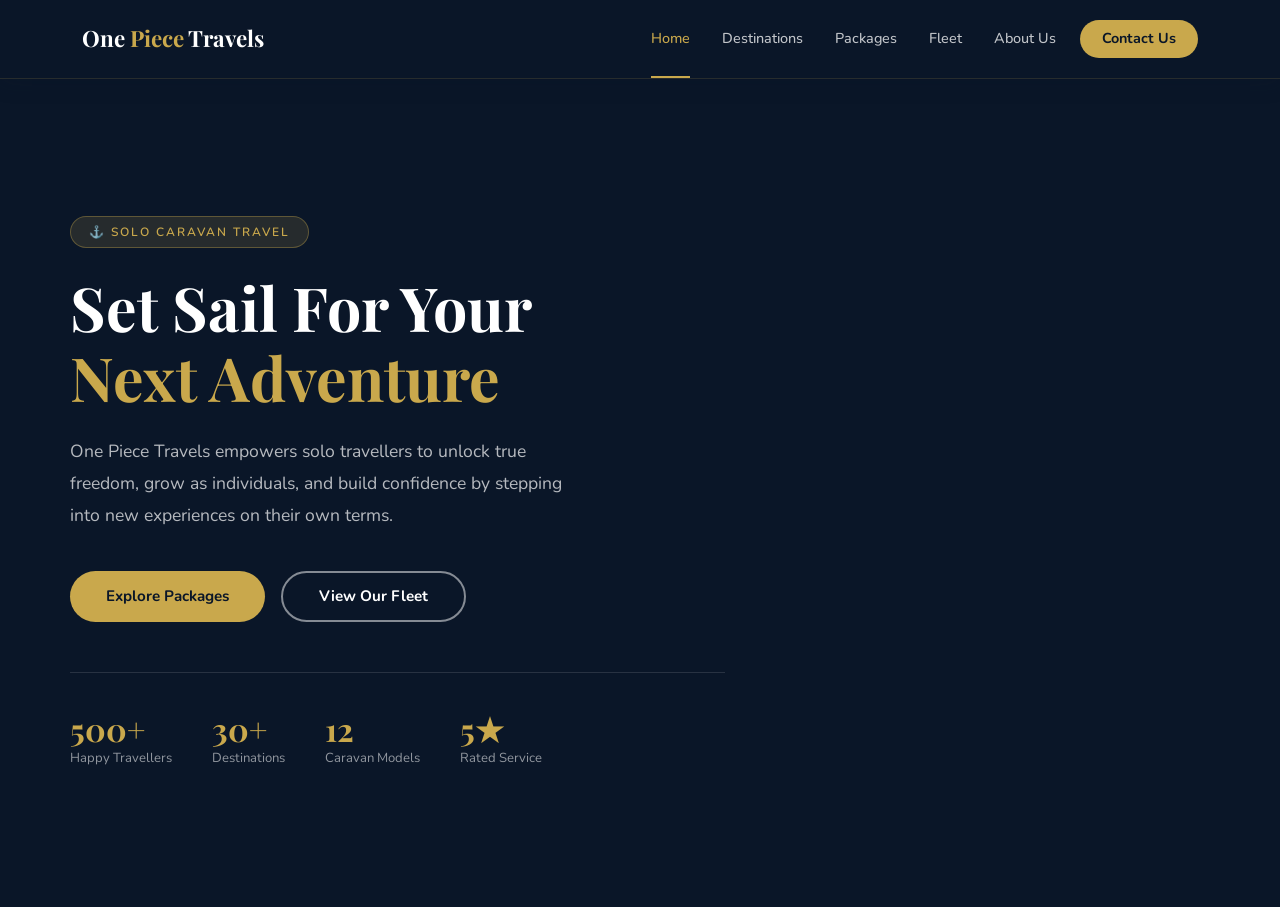
==== index.html @ b8afb1a8 "Added hero section to index.html with styles" ====
<!doctype html>
<html lang="en">
  <head>
    <meta charset="UTF-8" />
    <meta name="viewport" content="width=device-width, initial-scale=1.0" />
    <title>One Piece Travels — Home</title>

    <!-- Bootstrap 5 -->
    <link
      href="https://cdn.jsdelivr.net/npm/bootstrap@5.3.3/dist/css/bootstrap.min.css"
      rel="stylesheet"
    />

    <!-- Bootstrap Icons -->
    <link
      href="https://cdn.jsdelivr.net/npm/bootstrap-icons@1.11.3/font/bootstrap-icons.css"
      rel="stylesheet"
    />

    <!-- Custom CSS -->
    <link rel="stylesheet" href="css/style.css" />
  </head>
  <body>
    <!-- ===== NAVBAR ===== -->
    <nav class="navbar navbar-expand-lg" id="mainNavbar">
      <div class="container">
        <!-- Logo / Brand -->
        <a class="navbar-brand" href="index.html">
          One <span>Piece</span> Travels
        </a>

        <!-- Mobile Toggle Button -->
        <button
          class="navbar-toggler"
          type="button"
          data-bs-toggle="collapse"
          data-bs-target="#navMenu"
          aria-controls="navMenu"
          aria-expanded="false"
          aria-label="Toggle navigation"
        >
          <span class="navbar-toggler-icon"></span>
        </button>

        <!-- Navbar Links -->
        <div class="collapse navbar-collapse" id="navMenu">
          <ul class="navbar-nav ms-auto align-items-lg-center">
            <li class="nav-item">
              <a class="nav-link active" href="index.html">Home</a>
            </li>
            <li class="nav-item">
              <a class="nav-link" href="Pages/destinations.html"
                >Destinations</a
              >
            </li>
            <li class="nav-item">
              <a class="nav-link" href="Pages/packages.html">Packages</a>
            </li>
            <li class="nav-item">
              <a class="nav-link" href="Pages/fleet.html">Fleet</a>
            </li>
            <li class="nav-item">
              <a class="nav-link" href="Pages/about.html">About Us</a>
            </li>
            <li class="nav-item">
              <a class="nav-link btn-contact" href="Pages/contact.html"
                >Contact Us</a
              >
            </li>
          </ul>
        </div>
      </div>
    </nav>

    <!-- ===== HERO SECTION ===== -->
    <section id="hero">
      <!-- Background Overlay -->
      <div class="hero-bg"></div>

      <div class="container">
        <div class="row align-items-center">
          <div class="col-lg-7">
            <!-- Small Label above Title -->
            <span class="hero-label">⚓ Solo Caravan Travel</span>

            <!-- Main Heading -->
            <h1 class="hero-title">
              Set Sail For Your <br />
              <span class="hero-accent">Next Adventure</span>
            </h1>

            <!-- Subtitle -->
            <p class="hero-subtitle">
              One Piece Travels empowers solo travellers to unlock true freedom,
              grow as individuals, and build confidence by stepping into new
              experiences on their own terms.
            </p>

            <!-- CTA Buttons -->
            <div class="hero-btns">
              <a href="Pages/packages.html" class="btn-gold"
                >Explore Packages</a
              >
              <a href="Pages/fleet.html" class="btn-outline-wh"
                >View Our Fleet</a
              >
            </div>

            <!-- Stats Row -->
            <div class="hero-stats">
              <div class="stat-item">
                <span class="stat-num">500+</span>
                <span class="stat-label">Happy Travellers</span>
              </div>
              <div class="stat-item">
                <span class="stat-num">30+</span>
                <span class="stat-label">Destinations</span>
              </div>
              <div class="stat-item">
                <span class="stat-num">12</span>
                <span class="stat-label">Caravan Models</span>
              </div>
              <div class="stat-item">
                <span class="stat-num">5★</span>
                <span class="stat-label">Rated Service</span>
              </div>
            </div>
          </div>
        </div>
      </div>
    </section>

    <!-- Bootstrap JS -->
    <script src="https://cdn.jsdelivr.net/npm/bootstrap@5.3.3/dist/js/bootstrap.bundle.min.js"></script>

    <!-- Custom JS -->
    <script src="js/script.js"></script>
  </body>
</html>
---- css/style.css ----
/* ===== GOOGLE FONTS ===== */
@import url("https://fonts.googleapis.com/css2?family=Playfair+Display:wght@400;600;700&family=Nunito:wght@300;400;500;600;700&display=swap");

/* ===== CSS VARIABLES ===== */
:root {
  --navy: #0a1628;
  --gold: #c9a84c;
  --gold-light: #e8c97a;
  --ocean: #1a3a5c;
  --cloud: #f4f7fb;
  --white: #ffffff;
  --slate: #6b7a99;
  --border: #e0e8f0;

  --font-heading: "Playfair Display", serif;
  --font-body: "Nunito", sans-serif;
}

/* ===== RESET ===== */
* {
  margin: 0;
  padding: 0;
  box-sizing: border-box;
}

body {
  font-family: var(--font-body);
  color: var(--navy);
  overflow-x: hidden;
}

a {
  text-decoration: none;
  color: inherit;
}

/* ===== NAVBAR ===== */
#mainNavbar {
  background-color: var(--navy);
  padding: 0;
  position: sticky;
  top: 0;
  z-index: 1000;
  border-bottom: 1px solid rgba(201, 168, 76, 0.15);
  box-shadow: 0 2px 20px rgba(10, 22, 40, 0.25);
}

/* Brand / Logo */
#mainNavbar .navbar-brand {
  font-family: var(--font-heading);
  font-size: 1.4rem;
  font-weight: 700;
  color: var(--white);
  padding: 18px 0;
}

/* Gold accent on brand name */
#mainNavbar .navbar-brand span {
  color: var(--gold);
}

/* Nav Links */
#mainNavbar .nav-link {
  color: rgba(255, 255, 255, 0.75);
  font-size: 0.9rem;
  font-weight: 500;
  padding: 28px 16px !important;
  transition: color 0.3s ease;
  position: relative;
}

/* Underline effect on hover */
#mainNavbar .nav-link::after {
  content: "";
  position: absolute;
  bottom: 0;
  left: 16px;
  right: 16px;
  height: 2px;
  background: var(--gold);
  transform: scaleX(0);
  transition: transform 0.3s ease;
}

#mainNavbar .nav-link:hover,
#mainNavbar .nav-link.active {
  color: var(--gold);
}

#mainNavbar .nav-link:hover::after,
#mainNavbar .nav-link.active::after {
  transform: scaleX(1);
}

/* Contact Us button style */
#mainNavbar .btn-contact {
  background: var(--gold);
  color: var(--navy) !important;
  border-radius: 50px;
  padding: 8px 22px !important;
  font-weight: 700 !important;
  margin-left: 8px;
}

#mainNavbar .btn-contact:hover {
  background: var(--gold-light);
}

#mainNavbar .btn-contact::after {
  display: none;
}

/* Mobile toggler icon */
#mainNavbar .navbar-toggler {
  border: 1px solid rgba(201, 168, 76, 0.4);
  padding: 6px 10px;
}

#mainNavbar .navbar-toggler-icon {
  background-image: url("data:image/svg+xml,%3csvg xmlns='http://www.w3.org/2000/svg' viewBox='0 0 30 30'%3e%3cpath stroke='rgba%28201,168,76,1%29' stroke-linecap='round' stroke-miterlimit='10' stroke-width='2' d='M4 7h22M4 15h22M4 23h22'/%3e%3c/svg%3e");
}

/* ===== HERO SECTION ===== */
#hero {
  min-height: 92vh;
  background-color: var(--navy);
  position: relative;
  display: flex;
  align-items: center;
  overflow: hidden;
}

/* Background image with dark overlay */
.hero-bg {
  position: absolute;
  inset: 0;
  background-image: url("https://images.pexels.com/photos/35451821/pexels-photo-35451821.jpeg");
  background-size: cover;
  background-position: center;
  opacity: 0.28;
}

/* Keep content above background */
#hero .container {
  position: relative;
  z-index: 2;
  padding: 100px 0;
}

/* Small label above title */
.hero-label {
  display: inline-block;
  background: rgba(201, 168, 76, 0.15);
  color: var(--gold);
  border: 1px solid rgba(201, 168, 76, 0.35);
  border-radius: 50px;
  font-size: 12px;
  font-weight: 600;
  letter-spacing: 2px;
  text-transform: uppercase;
  padding: 6px 18px;
  margin-bottom: 24px;
}

/* Main H1 title */
.hero-title {
  font-family: var(--font-heading);
  font-size: 3.8rem;
  font-weight: 700;
  color: var(--white);
  line-height: 1.15;
  margin-bottom: 24px;
}

/* Gold accent word */
.hero-accent {
  color: var(--gold);
}

/* Subtitle paragraph */
.hero-subtitle {
  font-size: 1.1rem;
  color: rgba(255, 255, 255, 0.7);
  max-width: 520px;
  line-height: 1.8;
  margin-bottom: 40px;
}

/* CTA Buttons row */
.hero-btns {
  display: flex;
  gap: 16px;
  flex-wrap: wrap;
  margin-bottom: 50px;
}

/* Gold filled button */
.btn-gold {
  background: var(--gold);
  color: var(--navy);
  border-radius: 50px;
  padding: 14px 36px;
  font-weight: 700;
  font-size: 0.95rem;
  transition:
    background 0.3s ease,
    transform 0.3s ease;
  display: inline-block;
}

.btn-gold:hover {
  background: var(--gold-light);
  color: var(--navy);
  transform: translateY(-2px);
}

/* White outline button */
.btn-outline-wh {
  background: transparent;
  color: var(--white);
  border: 2px solid rgba(255, 255, 255, 0.5);
  border-radius: 50px;
  padding: 12px 36px;
  font-weight: 700;
  font-size: 0.95rem;
  transition: all 0.3s ease;
  display: inline-block;
}

.btn-outline-wh:hover {
  border-color: var(--white);
  background: rgba(255, 255, 255, 0.1);
  color: var(--white);
}

/* Stats row */
.hero-stats {
  display: flex;
  gap: 40px;
  flex-wrap: wrap;
  padding-top: 40px;
  border-top: 1px solid rgba(255, 255, 255, 0.12);
}

.stat-item {
  display: flex;
  flex-direction: column;
  gap: 4px;
}

.stat-num {
  font-family: var(--font-heading);
  font-size: 2rem;
  font-weight: 700;
  color: var(--gold);
  line-height: 1;
}

.stat-label {
  font-size: 0.82rem;
  color: rgba(255, 255, 255, 0.55);
}

/* ===== RESPONSIVE — HERO ===== */
@media (max-width: 768px) {
  .hero-title {
    font-size: 2.5rem;
  }

  .hero-stats {
    gap: 20px;
  }

  #hero .container {
    padding: 70px 0;
  }
}
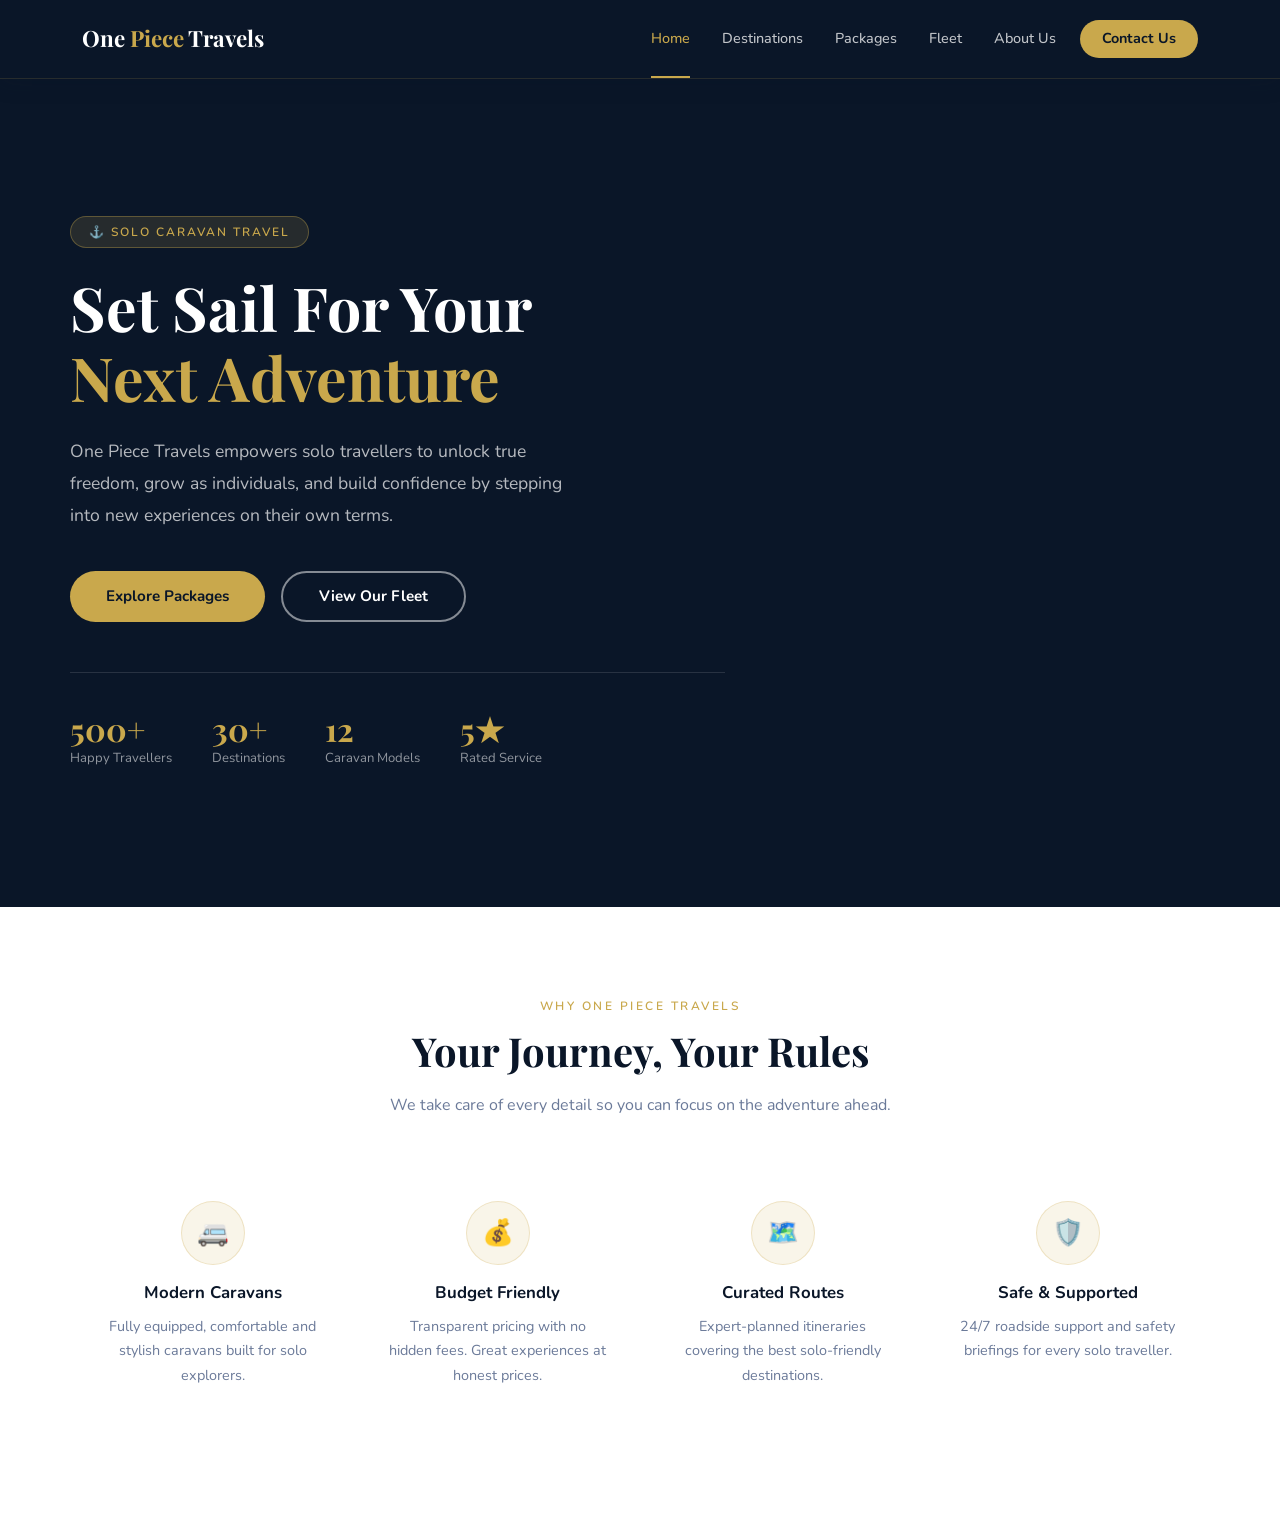
==== commit b673ca41: "Added Why Choose Us section to index.html" ====
--- a/index.html
+++ b/index.html
@@ -130,6 +130,70 @@
       </div>
     </section>
 
+    <!-- ===== WHY CHOOSE US ===== -->
+    <section id="why-us">
+      <div class="container">
+        <!-- Section Header -->
+        <div class="row">
+          <div class="col-12 text-center">
+            <span class="section-label">Why One Piece Travels</span>
+            <h2 class="section-title">Your Journey, Your Rules</h2>
+            <p class="section-subtitle">
+              We take care of every detail so you can focus on the adventure
+              ahead.
+            </p>
+          </div>
+        </div>
+
+        <!-- Feature Cards -->
+        <div class="row g-4">
+          <div class="col-lg-3 col-sm-6">
+            <div class="feature-card">
+              <div class="feature-icon">🚐</div>
+              <h5 class="feature-title">Modern Caravans</h5>
+              <p class="feature-desc">
+                Fully equipped, comfortable and stylish caravans built for solo
+                explorers.
+              </p>
+            </div>
+          </div>
+
+          <div class="col-lg-3 col-sm-6">
+            <div class="feature-card">
+              <div class="feature-icon">💰</div>
+              <h5 class="feature-title">Budget Friendly</h5>
+              <p class="feature-desc">
+                Transparent pricing with no hidden fees. Great experiences at
+                honest prices.
+              </p>
+            </div>
+          </div>
+
+          <div class="col-lg-3 col-sm-6">
+            <div class="feature-card">
+              <div class="feature-icon">🗺️</div>
+              <h5 class="feature-title">Curated Routes</h5>
+              <p class="feature-desc">
+                Expert-planned itineraries covering the best solo-friendly
+                destinations.
+              </p>
+            </div>
+          </div>
+
+          <div class="col-lg-3 col-sm-6">
+            <div class="feature-card">
+              <div class="feature-icon">🛡️</div>
+              <h5 class="feature-title">Safe & Supported</h5>
+              <p class="feature-desc">
+                24/7 roadside support and safety briefings for every solo
+                traveller.
+              </p>
+            </div>
+          </div>
+        </div>
+      </div>
+    </section>
+
     <!-- Bootstrap JS -->
     <script src="https://cdn.jsdelivr.net/npm/bootstrap@5.3.3/dist/js/bootstrap.bundle.min.js"></script>
 
--- a/css/style.css
+++ b/css/style.css
@@ -275,3 +275,89 @@
     padding: 70px 0;
   }
 }
+
+/* ===== SHARED SECTION STYLES ===== */
+.section-label {
+  display: block;
+  font-size: 12px;
+  font-weight: 600;
+  letter-spacing: 2.5px;
+  text-transform: uppercase;
+  color: var(--gold);
+  margin-bottom: 12px;
+}
+
+.section-title {
+  font-family: var(--font-heading);
+  font-size: 2.5rem;
+  font-weight: 700;
+  color: var(--navy);
+  margin-bottom: 16px;
+}
+
+.section-subtitle {
+  font-size: 1rem;
+  color: var(--slate);
+  max-width: 560px;
+  margin: 0 auto 50px;
+  line-height: 1.8;
+}
+
+/* ===== WHY CHOOSE US ===== */
+#why-us {
+  padding: 90px 0;
+  background-color: var(--white);
+}
+
+.feature-card {
+  text-align: center;
+  padding: 32px 20px;
+  border-radius: 14px;
+  transition: background 0.3s ease;
+}
+
+.feature-card:hover {
+  background: var(--cloud);
+}
+
+.feature-icon {
+  width: 64px;
+  height: 64px;
+  background: rgba(201, 168, 76, 0.12);
+  border: 1px solid rgba(201, 168, 76, 0.25);
+  border-radius: 50%;
+  display: flex;
+  align-items: center;
+  justify-content: center;
+  margin: 0 auto 18px;
+  font-size: 1.6rem;
+  transition: background 0.3s ease;
+}
+
+.feature-card:hover .feature-icon {
+  background: var(--gold);
+}
+
+.feature-title {
+  font-size: 1.05rem;
+  font-weight: 700;
+  color: var(--navy);
+  margin-bottom: 10px;
+}
+
+.feature-desc {
+  font-size: 0.9rem;
+  color: var(--slate);
+  line-height: 1.7;
+}
+
+/* ===== RESPONSIVE — WHY US ===== */
+@media (max-width: 768px) {
+  .section-title {
+    font-size: 1.8rem;
+  }
+
+  #why-us {
+    padding: 60px 0;
+  }
+}
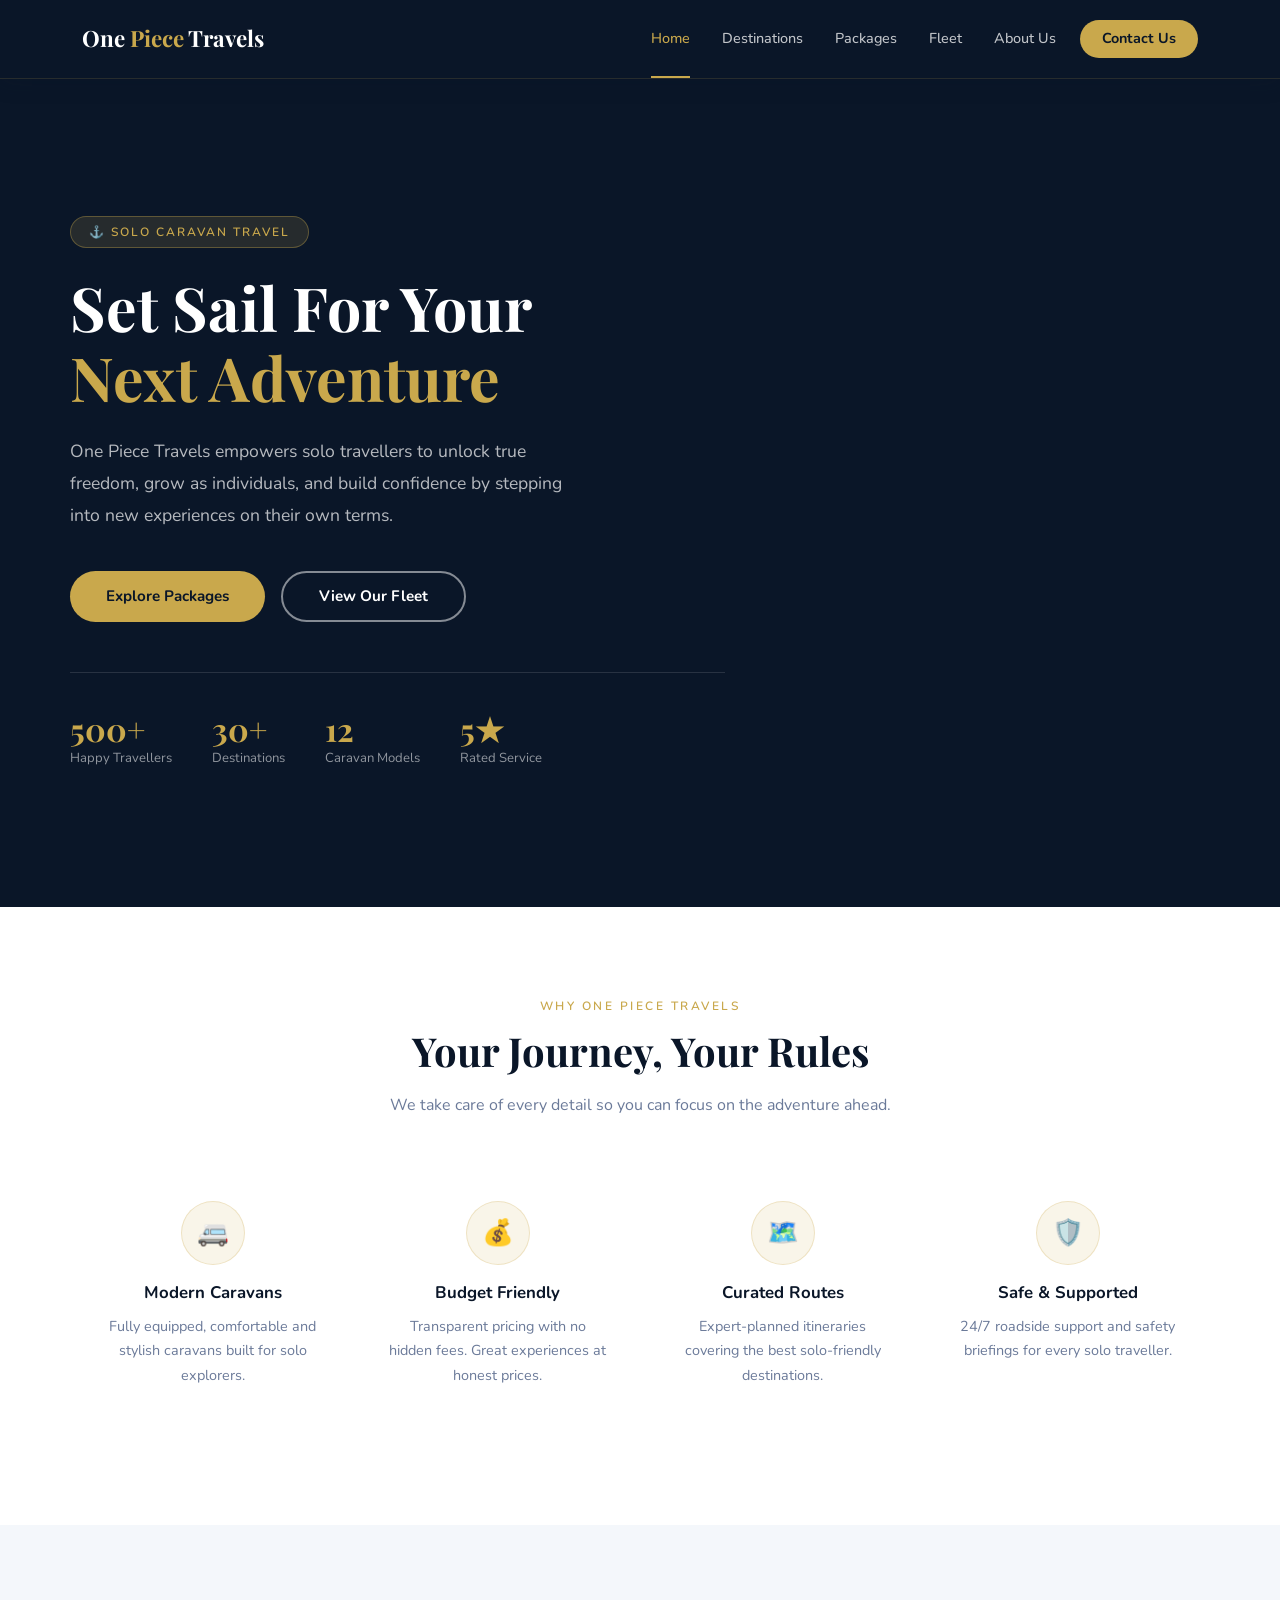
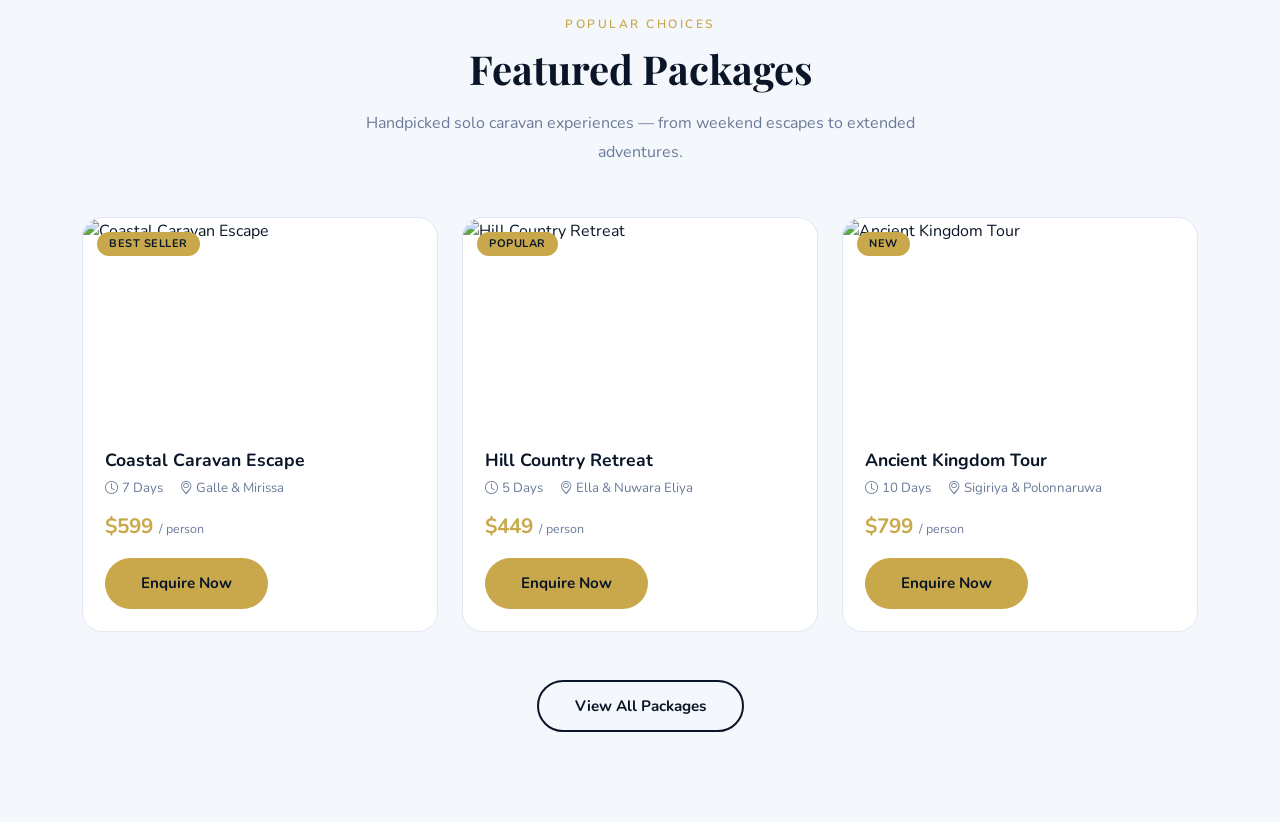
==== commit b30d83c9: "Add Featured Packages section to index.html" ====
--- a/index.html
+++ b/index.html
@@ -194,6 +194,108 @@
       </div>
     </section>
 
+    <!-- ===== FEATURED PACKAGES ===== -->
+    <section id="featured-packages">
+      <div class="container">
+        <!-- Section Header -->
+        <div class="row">
+          <div class="col-12 text-center">
+            <span class="section-label">Popular Choices</span>
+            <h2 class="section-title">Featured Packages</h2>
+            <p class="section-subtitle">
+              Handpicked solo caravan experiences — from weekend escapes to
+              extended adventures.
+            </p>
+          </div>
+        </div>
+
+        <!-- Package Cards -->
+        <div class="row g-4">
+          <!-- Card 1 -->
+          <div class="col-lg-4 col-md-6">
+            <div class="package-card">
+              <!-- Image -->
+              <div class="package-img-wrap">
+                <img
+                  src="https://zaaratravels.com/wp-content/uploads/2024/10/213576-Weligama-Sri-Lanka.webp"
+                  alt="Coastal Caravan Escape"
+                />
+                <span class="package-badge">Best Seller</span>
+              </div>
+
+              <!-- Card Body -->
+              <div class="package-body">
+                <h5 class="package-title">Coastal Caravan Escape</h5>
+                <div class="package-meta">
+                  <span><i class="bi bi-clock"></i> 7 Days</span>
+                  <span><i class="bi bi-geo-alt"></i> Galle & Mirissa</span>
+                </div>
+                <div class="package-price">$599 <small>/ person</small></div>
+                <a href="Pages/packages.html" class="btn-gold">Enquire Now</a>
+              </div>
+            </div>
+          </div>
+
+          <!-- Card 2 -->
+          <div class="col-lg-4 col-md-6">
+            <div class="package-card">
+              <div class="package-img-wrap">
+                <img
+                  src="https://zaaratravels.com/wp-content/uploads/2024/10/Beautiful-view-of-the-tea-platation-in-Ella.jpg"
+                  alt="Hill Country Retreat"
+                />
+                <span class="package-badge">Popular</span>
+              </div>
+
+              <div class="package-body">
+                <h5 class="package-title">Hill Country Retreat</h5>
+                <div class="package-meta">
+                  <span><i class="bi bi-clock"></i> 5 Days</span>
+                  <span><i class="bi bi-geo-alt"></i> Ella & Nuwara Eliya</span>
+                </div>
+                <div class="package-price">$449 <small>/ person</small></div>
+                <a href="Pages/packages.html" class="btn-gold">Enquire Now</a>
+              </div>
+            </div>
+          </div>
+
+          <!-- Card 3 -->
+          <div class="col-lg-4 col-md-6">
+            <div class="package-card">
+              <div class="package-img-wrap">
+                <img
+                  src="https://zaaratravels.com/wp-content/uploads/2023/10/rock-pillar-ruins-stronghold-Sri-Lanka-Sigiriya.webp"
+                  alt="Ancient Kingdom Tour"
+                />
+                <span class="package-badge">New</span>
+              </div>
+
+              <div class="package-body">
+                <h5 class="package-title">Ancient Kingdom Tour</h5>
+                <div class="package-meta">
+                  <span><i class="bi bi-clock"></i> 10 Days</span>
+                  <span
+                    ><i class="bi bi-geo-alt"></i> Sigiriya & Polonnaruwa</span
+                  >
+                </div>
+                <div class="package-price">$799 <small>/ person</small></div>
+                <a href="Pages/packages.html" class="btn-gold">Enquire Now</a>
+              </div>
+            </div>
+          </div>
+        </div>
+
+        <!-- View All Button -->
+        <div class="row">
+          <div class="col-12 text-center mt-5">
+            <a href="Pages/packages.html" class="btn-outline-nv"
+              >View All Packages</a
+            >
+          </div>
+        </div>
+      </div>
+    </section>
+
     <!-- Bootstrap JS -->
     <script src="https://cdn.jsdelivr.net/npm/bootstrap@5.3.3/dist/js/bootstrap.bundle.min.js"></script>
 
--- a/css/style.css
+++ b/css/style.css
@@ -361,3 +361,130 @@
     padding: 60px 0;
   }
 }
+
+/* ===== FEATURED PACKAGES ===== */
+#featured-packages {
+  padding: 90px 0;
+  background-color: var(--cloud);
+}
+
+/* Card wrapper */
+.package-card {
+  background: var(--white);
+  border-radius: 20px;
+  border: 1px solid var(--border);
+  overflow: hidden;
+  height: 100%;
+  transition:
+    transform 0.3s ease,
+    box-shadow 0.3s ease;
+}
+
+.package-card:hover {
+  transform: translateY(-6px);
+  box-shadow: 0 14px 48px rgba(10, 22, 40, 0.15);
+}
+
+/* Image area */
+.package-img-wrap {
+  height: 210px;
+  overflow: hidden;
+  position: relative;
+}
+
+.package-img-wrap img {
+  width: 100%;
+  height: 100%;
+  object-fit: cover;
+  transition: transform 0.5s ease;
+}
+
+.package-card:hover .package-img-wrap img {
+  transform: scale(1.06);
+}
+
+/* Badge on image */
+.package-badge {
+  position: absolute;
+  top: 14px;
+  left: 14px;
+  background: var(--gold);
+  color: var(--navy);
+  font-size: 11px;
+  font-weight: 700;
+  padding: 4px 12px;
+  border-radius: 50px;
+  letter-spacing: 0.5px;
+  text-transform: uppercase;
+}
+
+/* Card body */
+.package-body {
+  padding: 22px;
+}
+
+.package-title {
+  font-size: 1.1rem;
+  font-weight: 700;
+  color: var(--navy);
+  margin-bottom: 8px;
+}
+
+/* Duration and location row */
+.package-meta {
+  display: flex;
+  gap: 16px;
+  font-size: 0.83rem;
+  color: var(--slate);
+  margin-bottom: 12px;
+}
+
+.package-meta span {
+  display: flex;
+  align-items: center;
+  gap: 4px;
+}
+
+/* Price */
+.package-price {
+  font-size: 1.3rem;
+  font-weight: 700;
+  color: var(--gold);
+  margin-bottom: 16px;
+}
+
+.package-price small {
+  font-size: 0.78rem;
+  color: var(--slate);
+  font-weight: 400;
+}
+
+/* Outline navy button */
+.btn-outline-nv {
+  display: inline-block;
+  background: transparent;
+  color: var(--navy);
+  border: 2px solid var(--navy);
+  border-radius: 50px;
+  padding: 13px 36px;
+  font-weight: 700;
+  font-size: 0.95rem;
+  transition: all 0.3s ease;
+}
+
+.btn-outline-nv:hover {
+  background: var(--navy);
+  color: var(--white);
+  transform: translateY(-2px);
+}
+
+/* ===== RESPONSIVE — PACKAGES ===== */
+@media (max-width: 768px) {
+  #featured-packages {
+    padding: 60px 0;
+  }
+
+  .package-img-wrap {
+    height: 180px;
+  }
+}
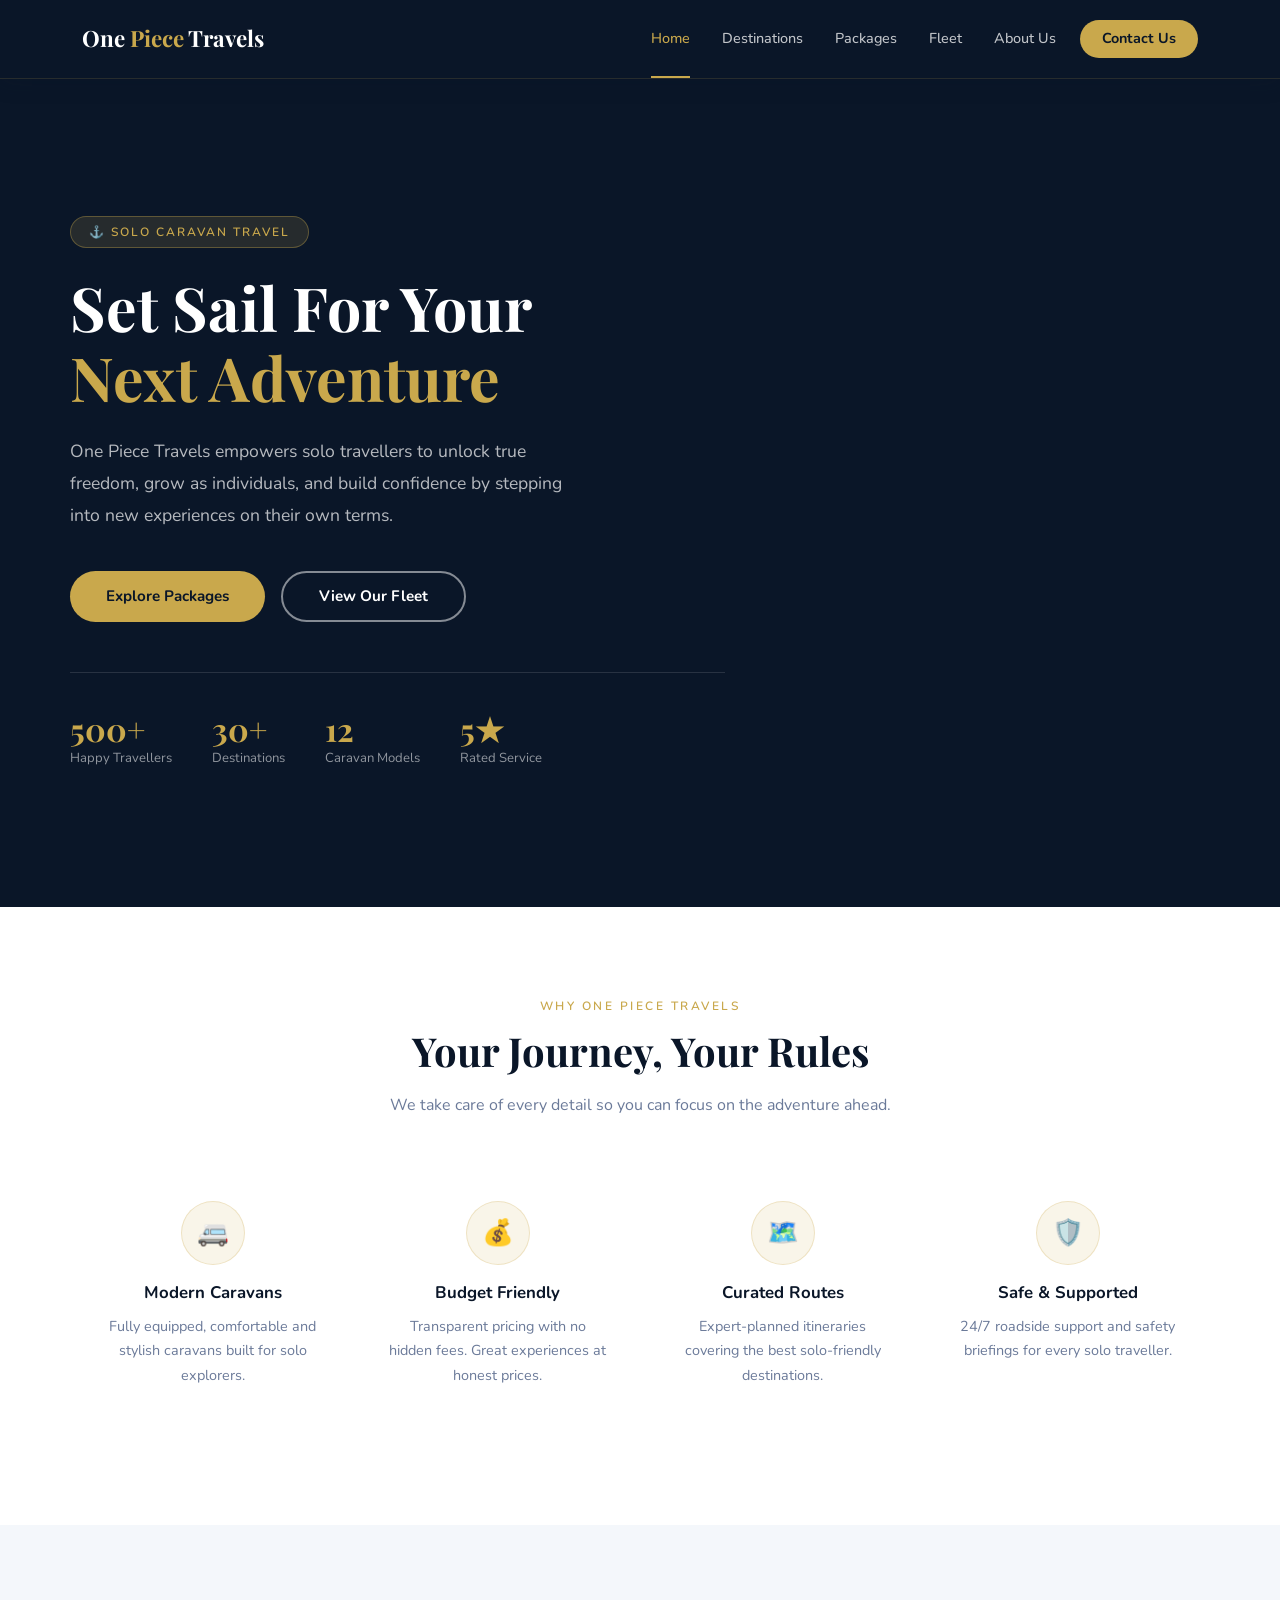
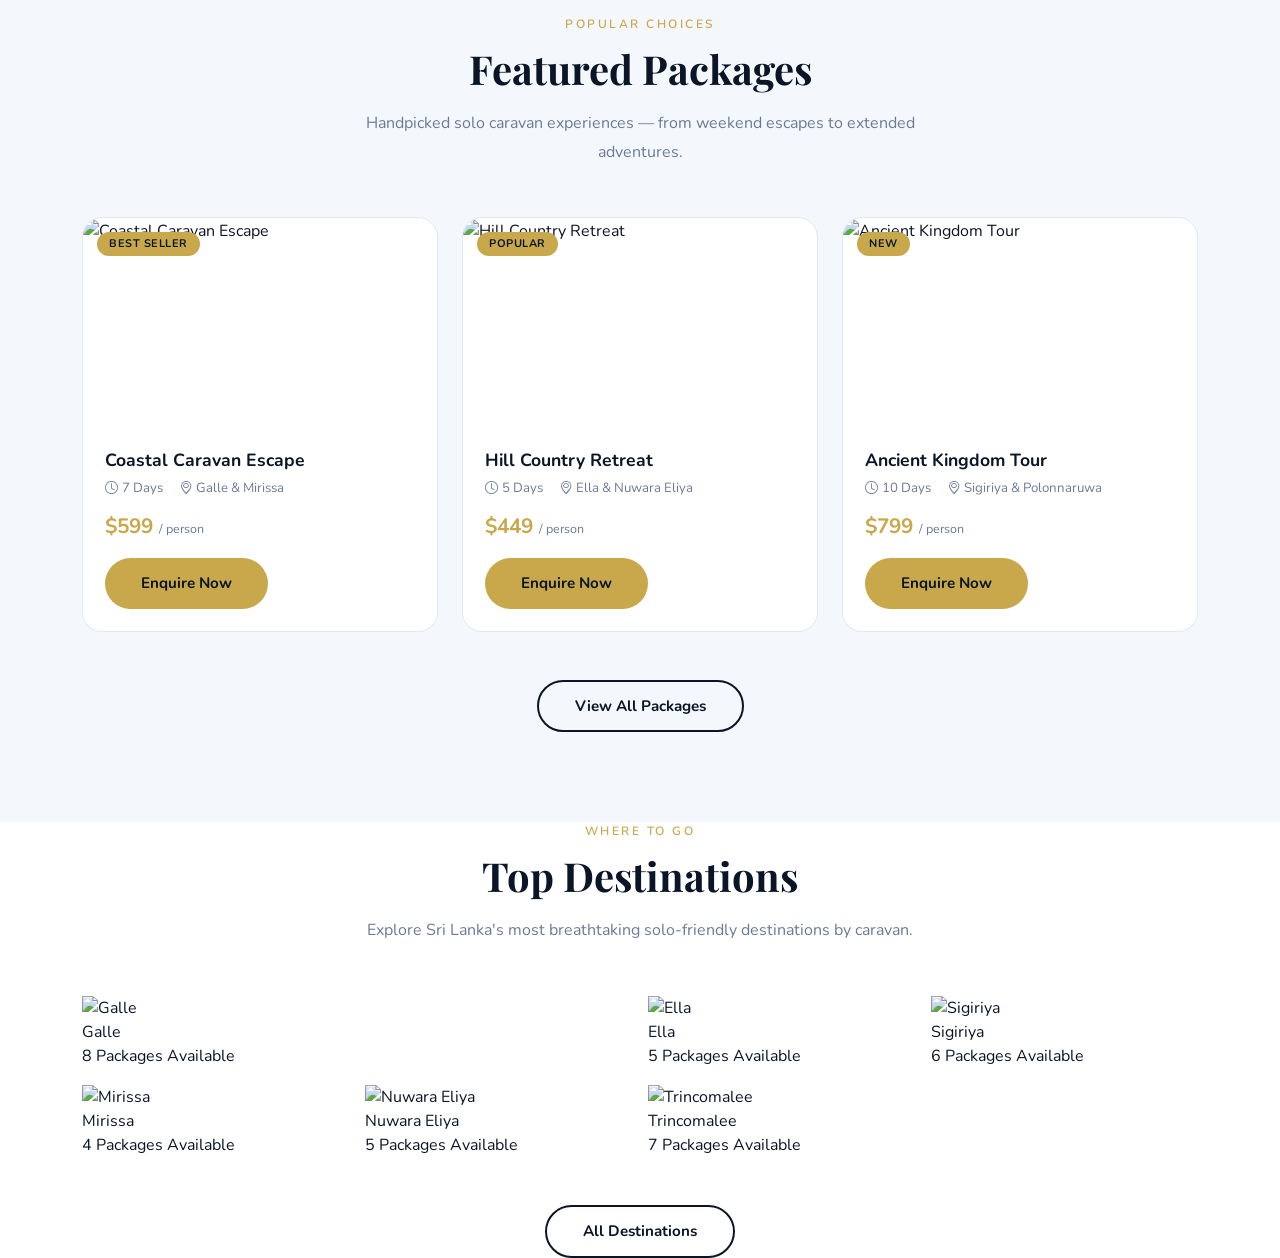
==== commit 1366846e: "Add Top Destinations section to index.html" ====
--- a/index.html
+++ b/index.html
@@ -296,6 +296,117 @@
       </div>
     </section>
 
+    <!-- ===== TOP DESTINATIONS ===== -->
+    <section id="top-destinations">
+      <div class="container">
+        <!-- Section Header -->
+        <div class="row">
+          <div class="col-12 text-center">
+            <span class="section-label">Where To Go</span>
+            <h2 class="section-title">Top Destinations</h2>
+            <p class="section-subtitle">
+              Explore Sri Lanka's most breathtaking solo-friendly destinations
+              by caravan.
+            </p>
+          </div>
+        </div>
+
+        <!-- Destination Grid -->
+        <div class="row g-3">
+          <!-- Large card left -->
+          <div class="col-lg-6">
+            <div class="dest-card">
+              <img
+                src="https://images.pexels.com/photos/31039346/pexels-photo-31039346.jpeg"
+                alt="Galle"
+              />
+              <div class="dest-overlay">
+                <div class="dest-name">Galle</div>
+                <div class="dest-count">8 Packages Available</div>
+              </div>
+            </div>
+          </div>
+
+          <!-- Two small cards right -->
+          <div class="col-lg-3 col-sm-6">
+            <div class="dest-card">
+              <img
+                src="https://images.pexels.com/photos/4769075/pexels-photo-4769075.jpeg"
+                alt="Ella"
+              />
+              <div class="dest-overlay">
+                <div class="dest-name">Ella</div>
+                <div class="dest-count">5 Packages Available</div>
+              </div>
+            </div>
+          </div>
+
+          <div class="col-lg-3 col-sm-6">
+            <div class="dest-card">
+              <img
+                src="https://images.pexels.com/photos/9013701/pexels-photo-9013701.jpeg"
+                alt="Sigiriya"
+              />
+              <div class="dest-overlay">
+                <div class="dest-name">Sigiriya</div>
+                <div class="dest-count">6 Packages Available</div>
+              </div>
+            </div>
+          </div>
+
+          <!-- Three small cards bottom -->
+          <div class="col-lg-3 col-sm-6">
+            <div class="dest-card">
+              <img
+                src="https://images.pexels.com/photos/11266596/pexels-photo-11266596.jpeg"
+                alt="Mirissa"
+              />
+              <div class="dest-overlay">
+                <div class="dest-name">Mirissa</div>
+                <div class="dest-count">4 Packages Available</div>
+              </div>
+            </div>
+          </div>
+
+          <div class="col-lg-3 col-sm-6">
+            <div class="dest-card">
+              <img
+                src="https://images.pexels.com/photos/4403951/pexels-photo-4403951.jpeg"
+                alt="Nuwara Eliya"
+              />
+              <div class="dest-overlay">
+                <div class="dest-name">Nuwara Eliya</div>
+                <div class="dest-count">5 Packages Available</div>
+              </div>
+            </div>
+          </div>
+
+          <!-- Large card bottom right -->
+          <div class="col-lg-6">
+            <div class="dest-card">
+              <img
+                src="https://images.pexels.com/photos/5106967/pexels-photo-5106967.jpeg"
+                alt="Trincomalee"
+              />
+              <div class="dest-overlay">
+                <div class="dest-name">Trincomalee</div>
+                <div class="dest-count">7 Packages Available</div>
+              </div>
+            </div>
+          </div>
+        </div>
+
+        <!-- View All Button -->
+        <div class="row">
+          <div class="col-12 text-center mt-5">
+            <a href="Pages/destinations.html" class="btn-outline-nv">
+              All Destinations
+            </a>
+          </div>
+        </div>
+      </div>
+    </section>
+
     <!-- Bootstrap JS -->
     <script src="https://cdn.jsdelivr.net/npm/bootstrap@5.3.3/dist/js/bootstrap.bundle.min.js"></script>
 
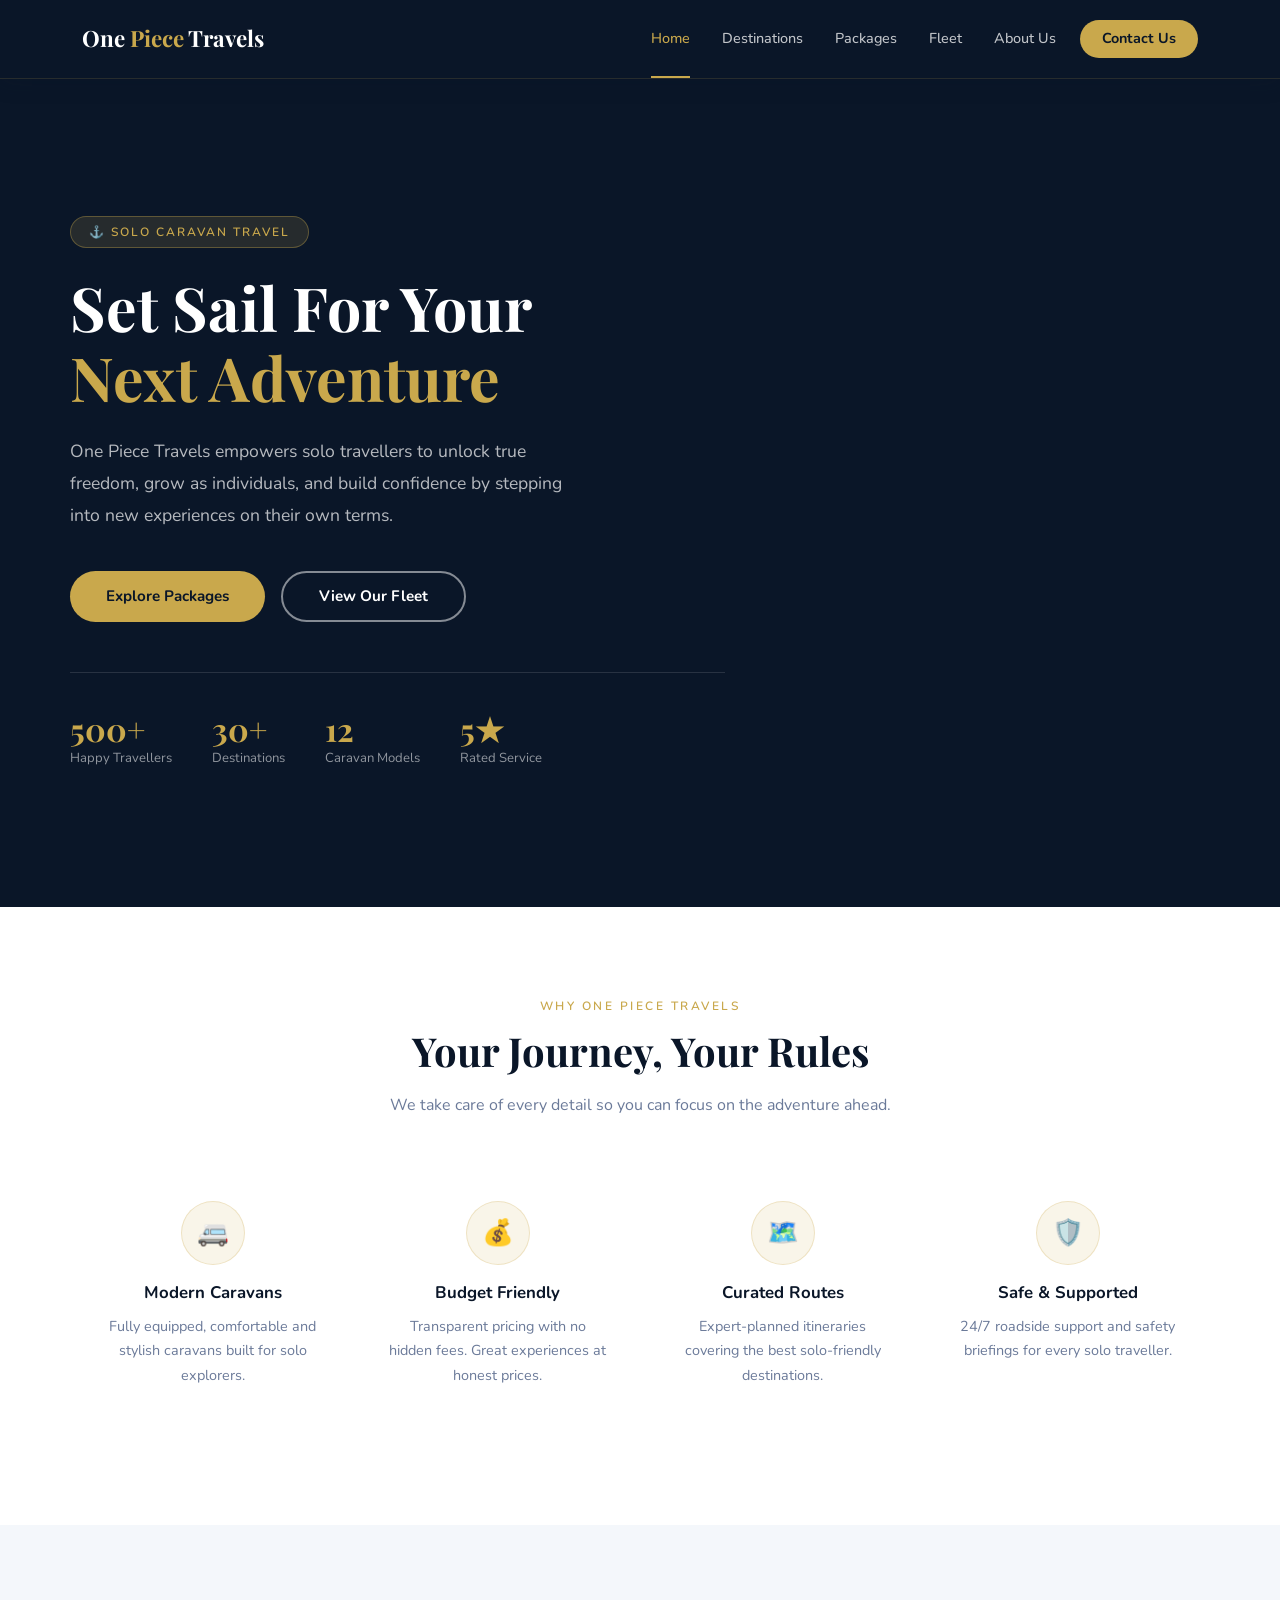
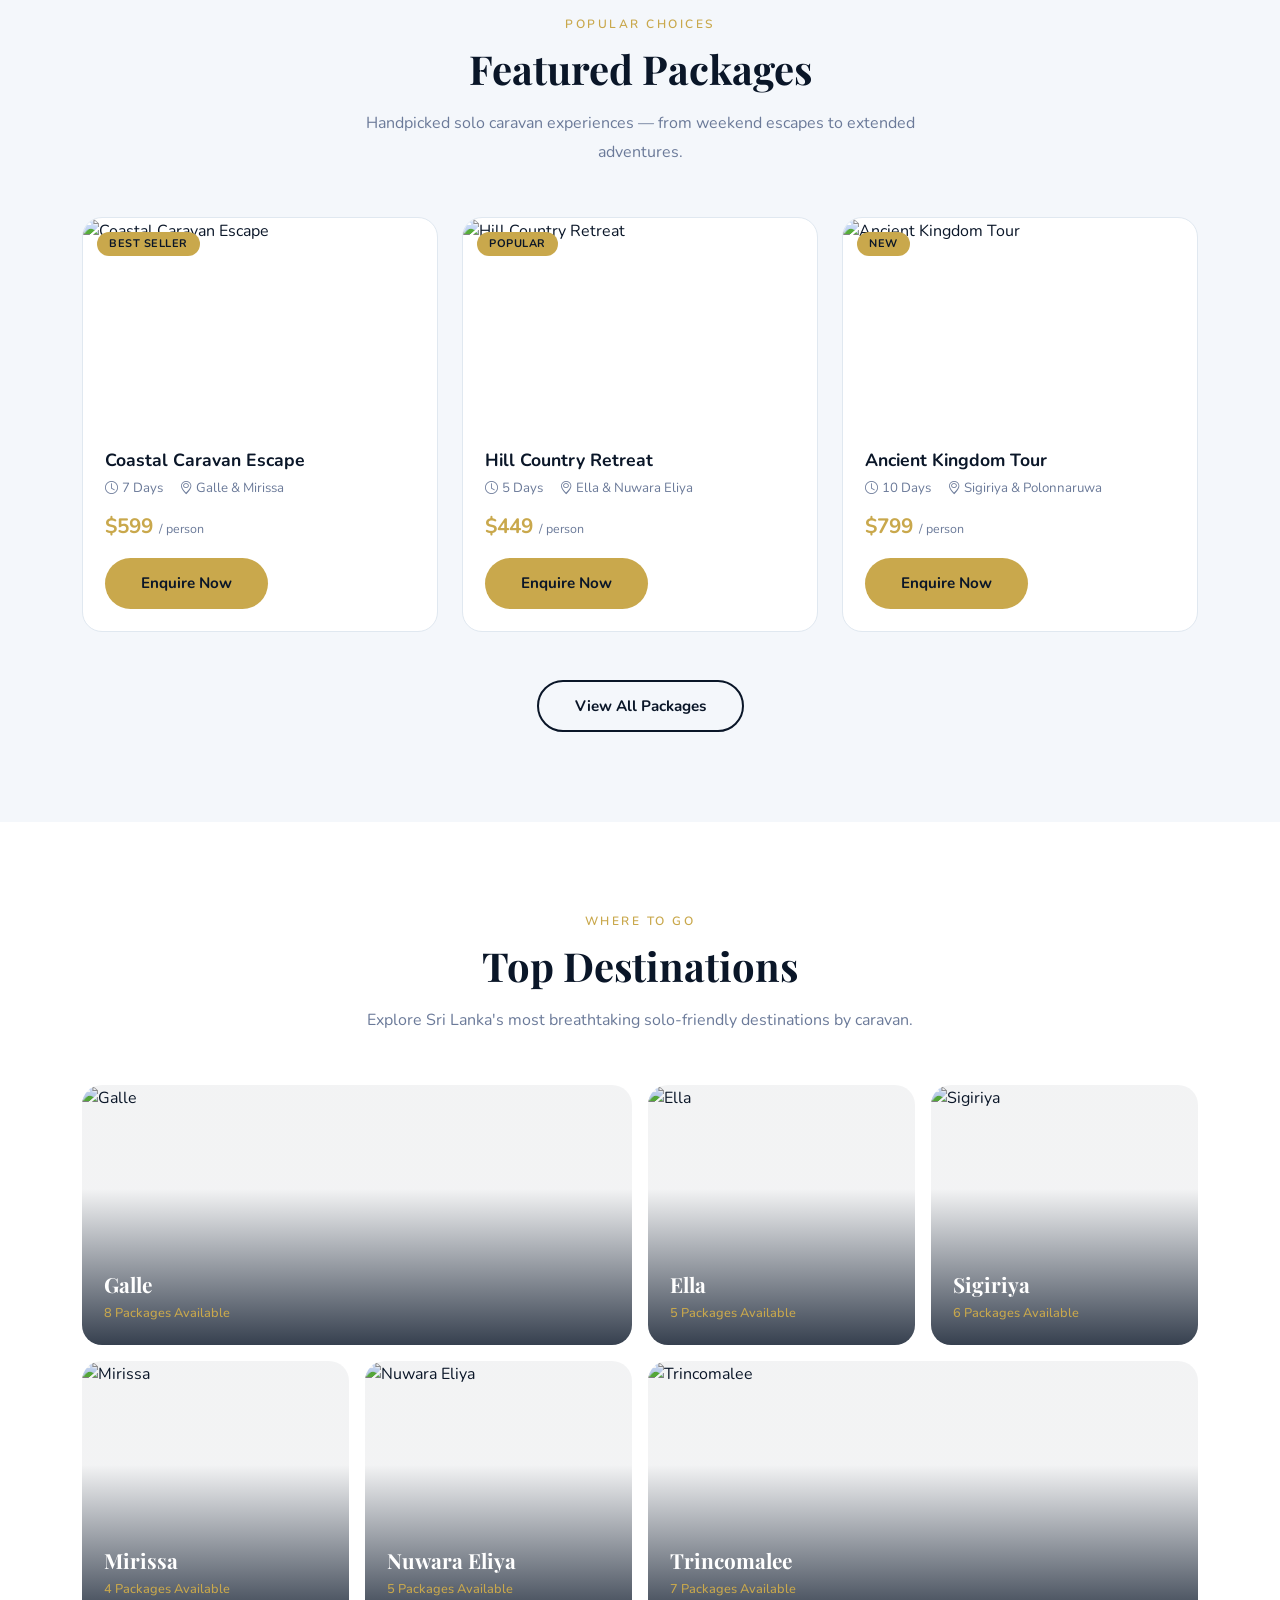
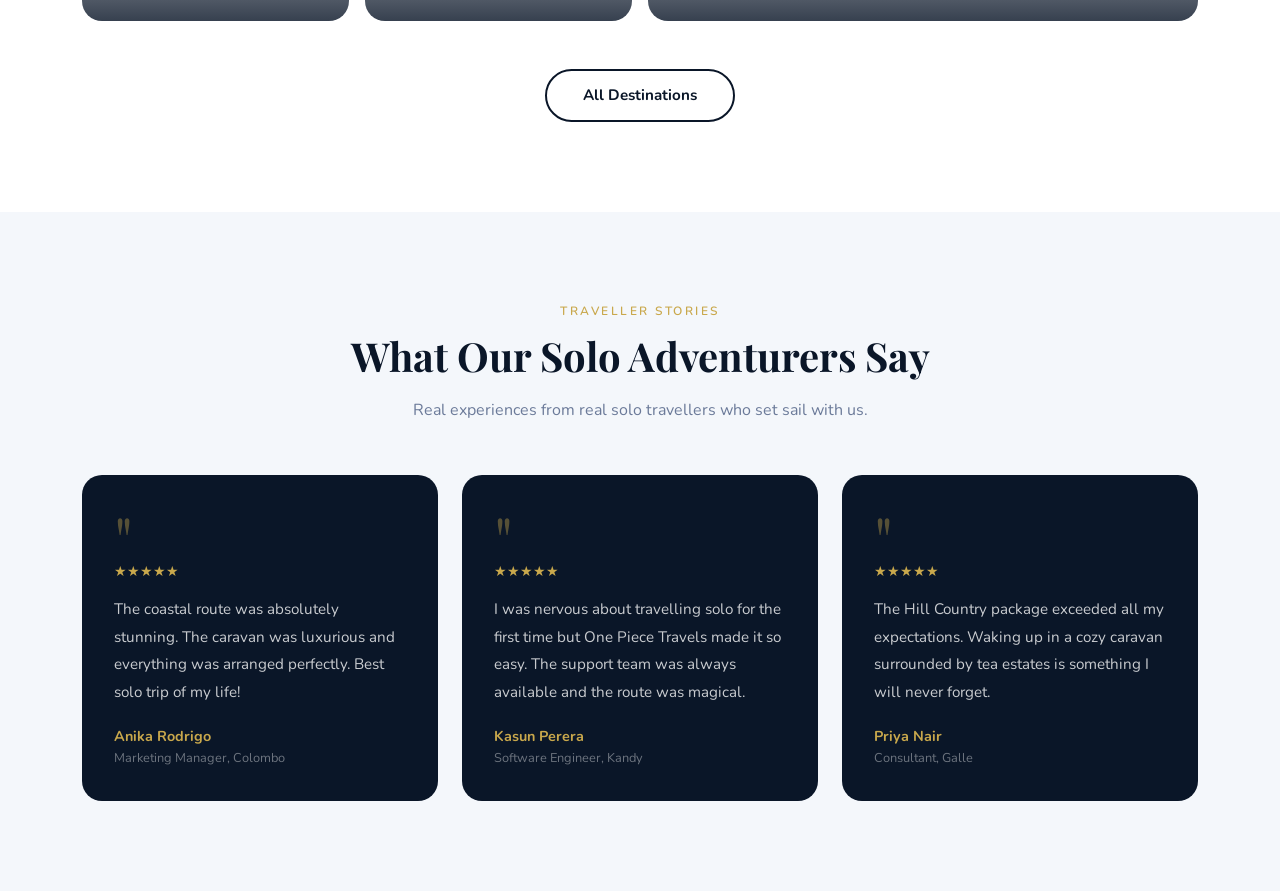
==== commit d6d52ced: "Add Testimonials section to index.html" ====
--- a/index.html
+++ b/index.html
@@ -407,6 +407,71 @@
       </div>
     </section>
 
+    <!-- ===== TESTIMONIALS ===== -->
+    <section id="testimonials">
+      <div class="container">
+        <!-- Section Header -->
+        <div class="row">
+          <div class="col-12 text-center">
+            <span class="section-label">Traveller Stories</span>
+            <h2 class="section-title">What Our Solo Adventurers Say</h2>
+            <p class="section-subtitle">
+              Real experiences from real solo travellers who set sail with us.
+            </p>
+          </div>
+        </div>
+
+        <!-- Testimonial Cards -->
+
+        <div class="row g-4">
+          <!-- Card 1 -->
+          <div class="col-lg-4 col-md-6">
+            <div class="testi-card">
+              <span class="testi-quote">"</span>
+              <div class="testi-stars">★★★★★</div>
+              <p class="testi-text">
+                The coastal route was absolutely stunning. The caravan was
+                luxurious and everything was arranged perfectly. Best solo trip
+                of my life!
+              </p>
+              <div class="testi-name">Anika Rodrigo</div>
+              <div class="testi-info">Marketing Manager, Colombo</div>
+            </div>
+          </div>
+
+          <!-- Card 2 -->
+          <div class="col-lg-4 col-md-6">
+            <div class="testi-card">
+              <span class="testi-quote">"</span>
+              <div class="testi-stars">★★★★★</div>
+              <p class="testi-text">
+                I was nervous about travelling solo for the first time but One
+                Piece Travels made it so easy. The support team was always
+                available and the route was magical.
+              </p>
+              <div class="testi-name">Kasun Perera</div>
+              <div class="testi-info">Software Engineer, Kandy</div>
+            </div>
+          </div>
+
+          <!-- Card 3 -->
+          <div class="col-lg-4 col-md-6">
+            <div class="testi-card">
+              <span class="testi-quote">"</span>
+              <div class="testi-stars">★★★★★</div>
+              <p class="testi-text">
+                The Hill Country package exceeded all my expectations. Waking up
+                in a cozy caravan surrounded by tea estates is something I will
+                never forget.
+              </p>
+              <div class="testi-name">Priya Nair</div>
+              <div class="testi-info">Consultant, Galle</div>
+            </div>
+          </div>
+        </div>
+      </div>
+    </section>
+
     <!-- Bootstrap JS -->
     <script src="https://cdn.jsdelivr.net/npm/bootstrap@5.3.3/dist/js/bootstrap.bundle.min.js"></script>
 
--- a/css/style.css
+++ b/css/style.css
@@ -488,3 +488,150 @@
     height: 180px;
   }
 }
+
+/* ===== TOP DESTINATIONS ===== */
+#top-destinations {
+  padding: 90px 0;
+  background-color: var(--white);
+}
+
+/* Destination card */
+.dest-card {
+  border-radius: 20px;
+  overflow: hidden;
+  position: relative;
+  height: 260px;
+  cursor: pointer;
+  transition: transform 0.3s ease;
+}
+
+.dest-card:hover {
+  transform: translateY(-4px);
+}
+
+/* Image */
+.dest-card img {
+  width: 100%;
+  height: 100%;
+  object-fit: cover;
+  transition: transform 0.5s ease;
+}
+
+.dest-card:hover img {
+  transform: scale(1.08);
+}
+
+/* Dark gradient overlay */
+.dest-overlay {
+  position: absolute;
+  inset: 0;
+  background: linear-gradient(
+    to top,
+    rgba(10, 22, 40, 0.82) 0%,
+    rgba(10, 22, 40, 0.05) 60%
+  );
+  display: flex;
+  flex-direction: column;
+  justify-content: flex-end;
+  padding: 22px;
+}
+
+/* Destination name */
+.dest-name {
+  font-family: var(--font-heading);
+  font-size: 1.3rem;
+  font-weight: 700;
+  color: var(--white);
+  margin-bottom: 4px;
+}
+
+/* Package count */
+.dest-count {
+  font-size: 0.8rem;
+  color: var(--gold);
+  font-weight: 500;
+}
+
+/* ===== RESPONSIVE — DESTINATIONS ===== */
+@media (max-width: 768px) {
+  #top-destinations {
+    padding: 60px 0;
+  }
+
+  .dest-card {
+    height: 200px;
+  }
+
+  .dest-name {
+    font-size: 1.1rem;
+  }
+}
+
+/* ===== TESTIMONIALS ===== */
+#testimonials {
+  padding: 90px 0;
+  background-color: var(--cloud);
+}
+
+/* Card */
+.testi-card {
+  background: var(--navy);
+  border-radius: 20px;
+  padding: 32px;
+  height: 100%;
+}
+
+/* Big opening quote mark */
+.testi-quote {
+  display: block;
+  font-family: var(--font-heading);
+  font-size: 4rem;
+  line-height: 1;
+  color: var(--gold);
+  opacity: 0.4;
+  margin-bottom: -10px;
+}
+
+/* Star rating */
+.testi-stars {
+  color: var(--gold);
+  font-size: 0.9rem;
+  margin-bottom: 14px;
+}
+
+/* Review text */
+.testi-text {
+  font-size: 0.95rem;
+  color: rgba(255, 255, 255, 0.78);
+  line-height: 1.8;
+  margin-bottom: 20px;
+}
+
+/* Reviewer name */
+.testi-name {
+  font-weight: 700;
+  color: var(--gold);
+  font-size: 0.9rem;
+  margin-bottom: 2px;
+}
+
+/* Reviewer job / location */
+.testi-info {
+  font-size: 0.8rem;
+  color: rgba(255, 255, 255, 0.4);
+}
+
+/* ===== RESPONSIVE — TESTIMONIALS ===== */
+@media (max-width: 768px) {
+  #testimonials {
+    padding: 60px 0;
+  }
+
+  .testi-card {
+    padding: 24px;
+  }
+
+  .testi-quote {
+    font-size: 3rem;
+  }
+}
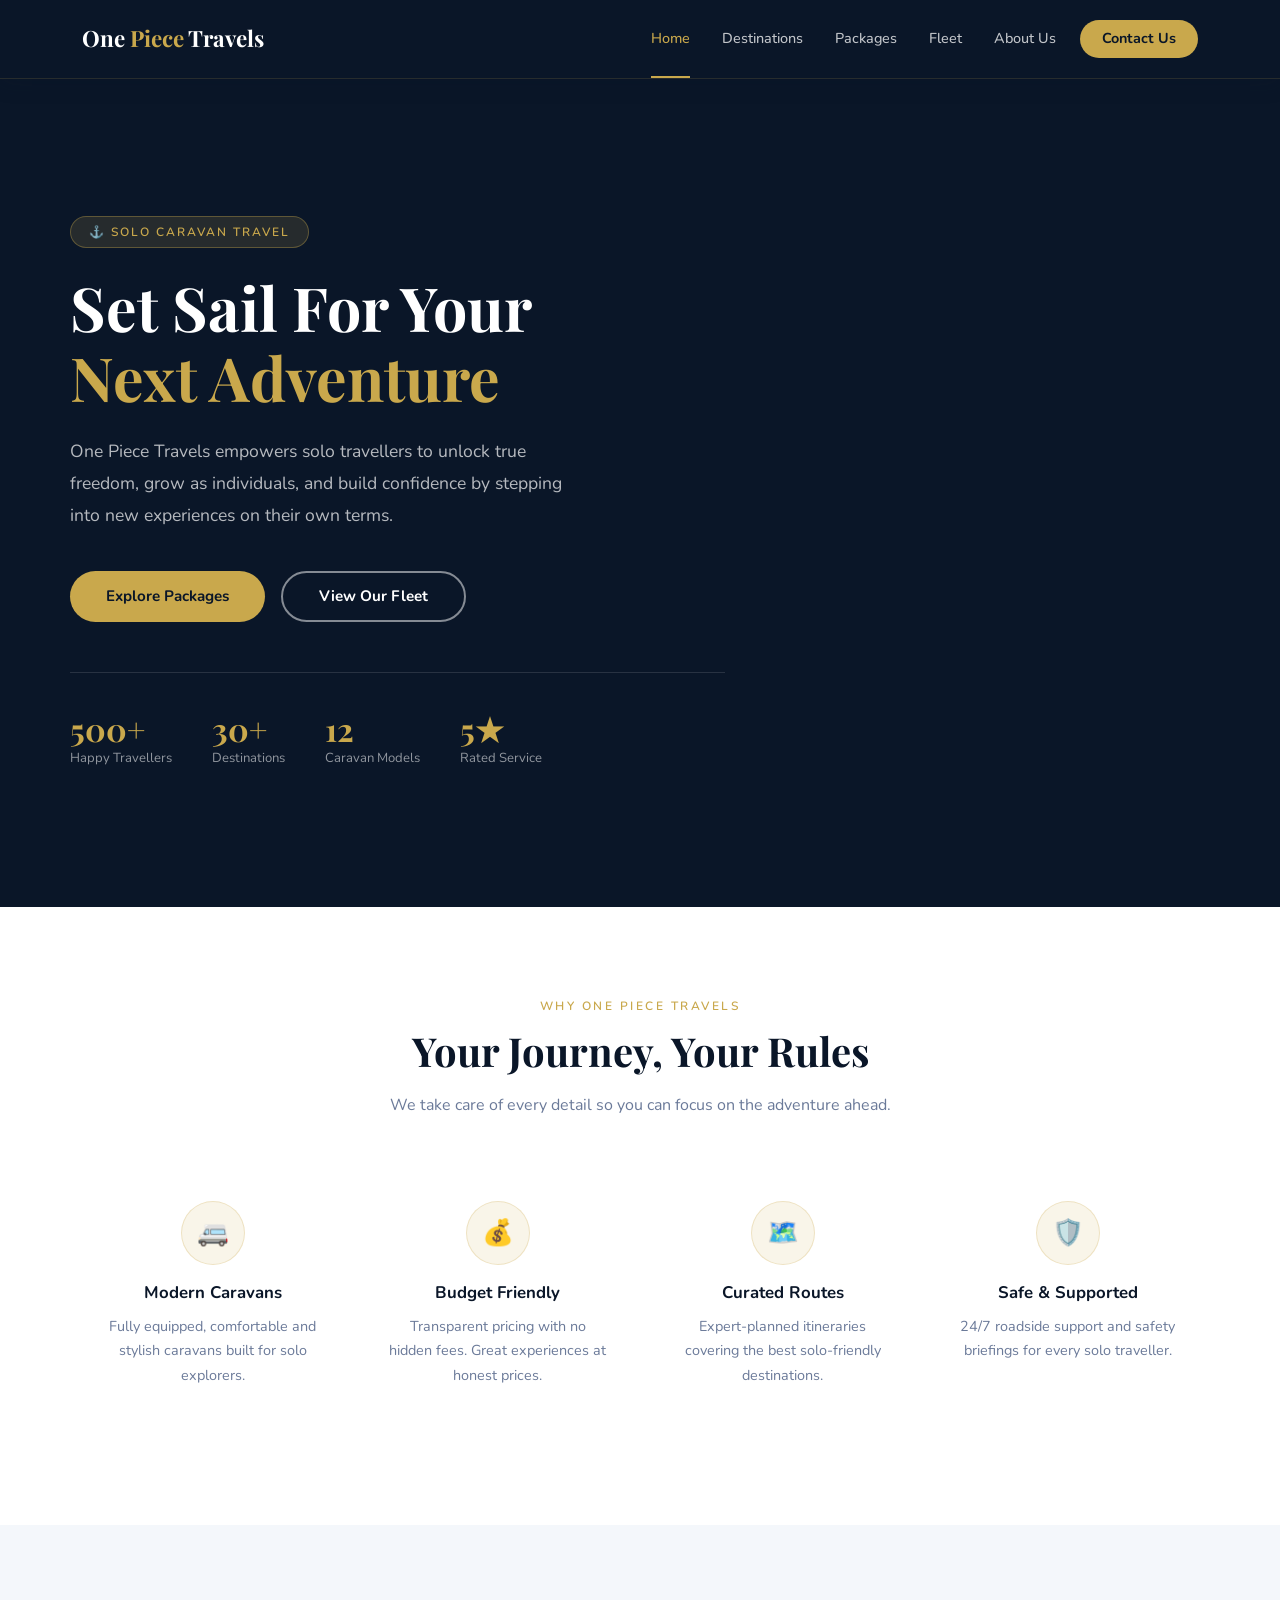
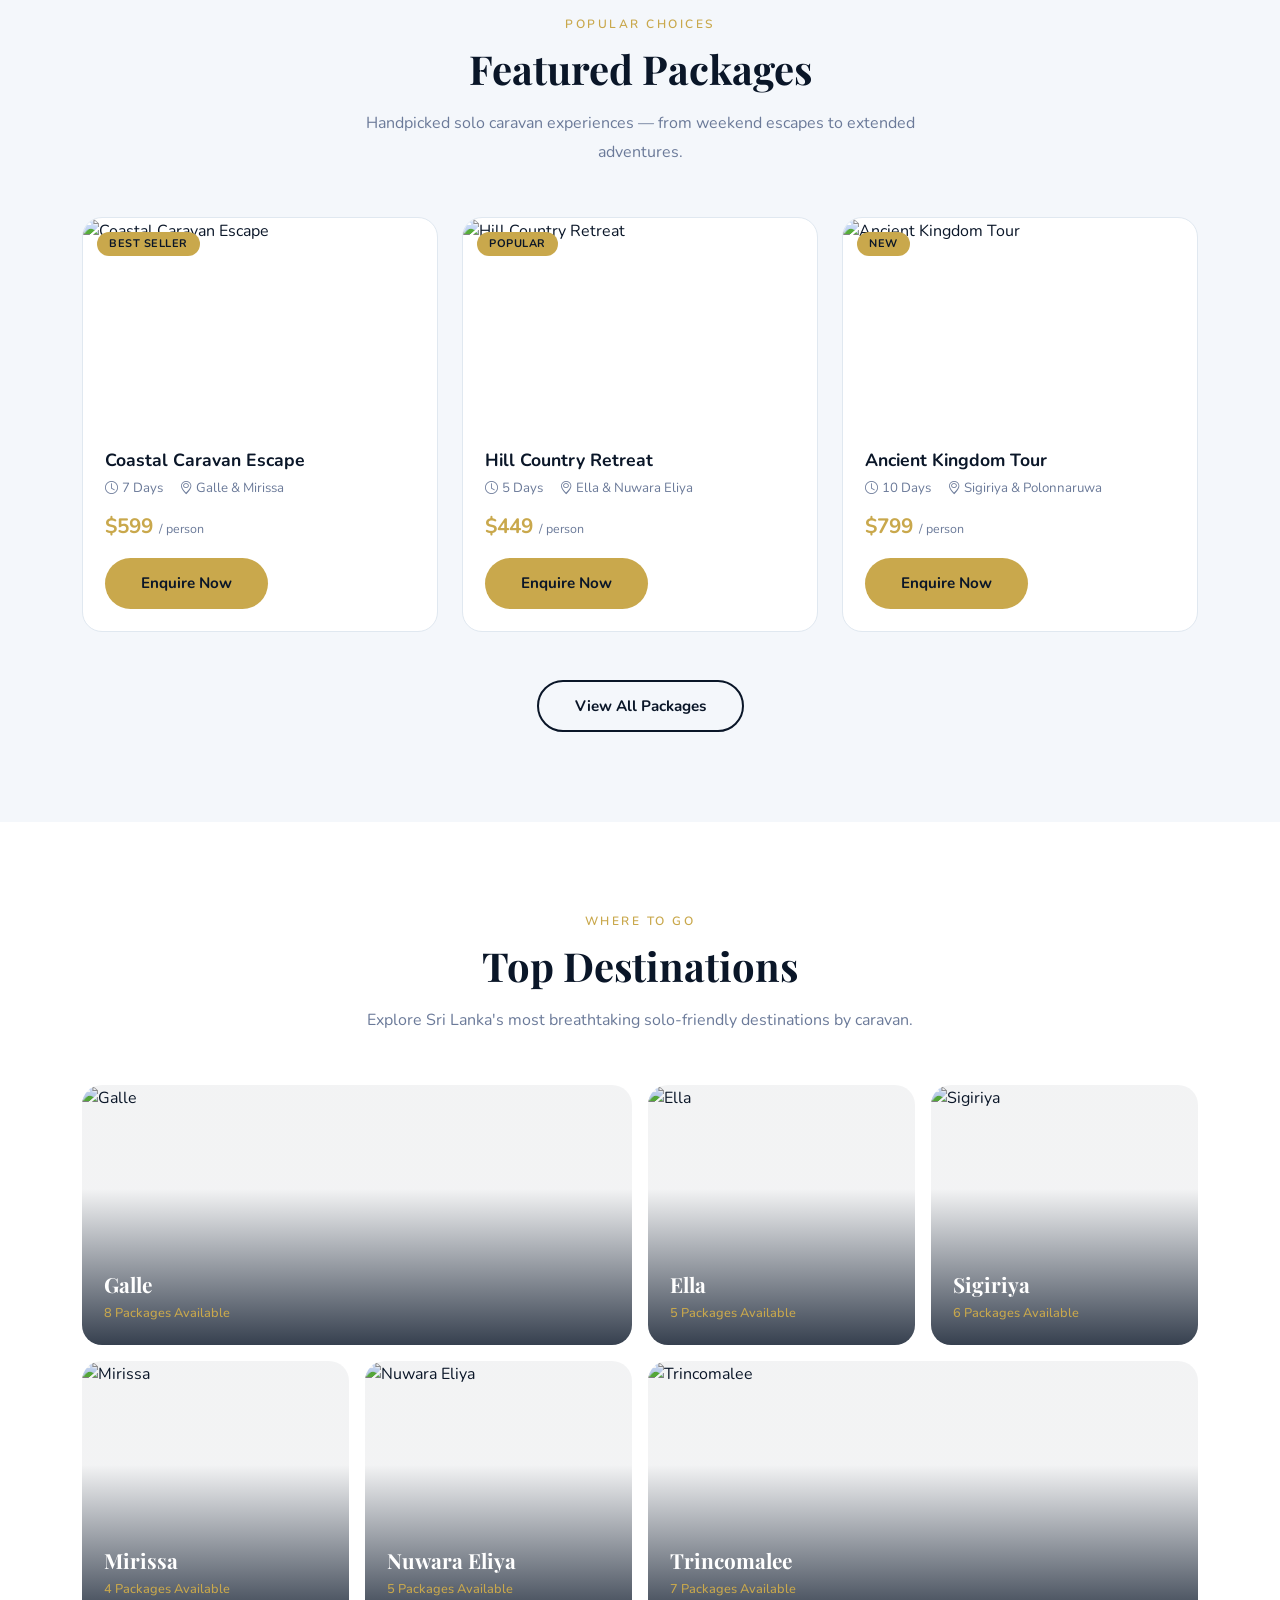
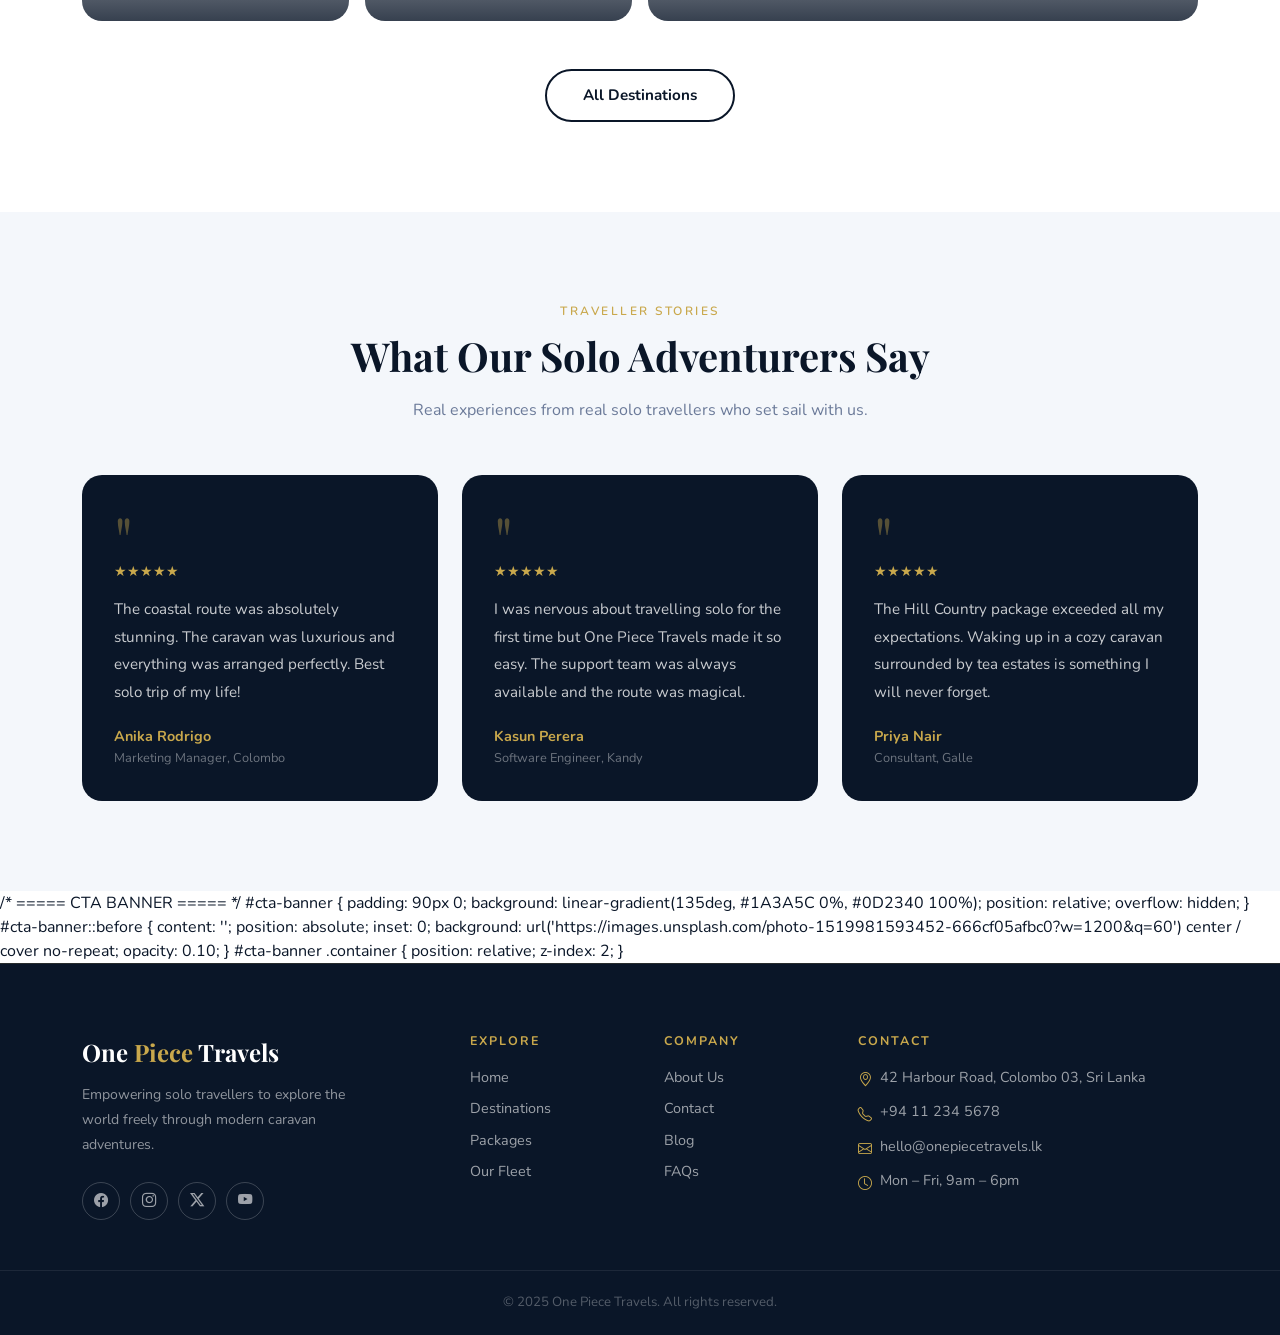
==== commit 8580ee55: "Add CTA Banner and Footer to index.html — Home page complete" ====
--- a/index.html
+++ b/index.html
@@ -472,6 +472,99 @@
       </div>
     </section>
 
+    /* ===== CTA BANNER ===== */ #cta-banner { padding: 90px 0; background:
+    linear-gradient(135deg, #1A3A5C 0%, #0D2340 100%); position: relative;
+    overflow: hidden; } #cta-banner::before { content: ''; position: absolute;
+    inset: 0; background:
+    url('https://images.unsplash.com/photo-1519981593452-666cf05afbc0?w=1200&q=60')
+    center / cover no-repeat; opacity: 0.10; } #cta-banner .container {
+    position: relative; z-index: 2; }
+
+    <!-- ===== FOOTER ===== -->
+    <footer id="main-footer">
+      <div class="container">
+        <div class="row g-5">
+          <!-- Brand Column -->
+          <div class="col-lg-4">
+            <a class="footer-brand" href="index.html">
+              One <span>Piece</span> Travels
+            </a>
+            <p class="footer-desc">
+              Empowering solo travellers to explore the world freely through
+              modern caravan adventures.
+            </p>
+            <!-- Social Icons -->
+            <div class="footer-social">
+              <a href="#" class="social-icon">
+                <i class="bi bi-facebook"></i>
+              </a>
+              <a href="#" class="social-icon">
+                <i class="bi bi-instagram"></i>
+              </a>
+              <a href="#" class="social-icon">
+                <i class="bi bi-twitter-x"></i>
+              </a>
+              <a href="#" class="social-icon">
+                <i class="bi bi-youtube"></i>
+              </a>
+            </div>
+          </div>
+
+          <!-- Explore Column -->
+          <div class="col-lg-2 col-sm-6">
+            <h6 class="footer-heading">Explore</h6>
+            <ul class="footer-links">
+              <li><a href="index.html">Home</a></li>
+              <li><a href="Pages/destinations.html">Destinations</a></li>
+              <li><a href="Pages/packages.html">Packages</a></li>
+              <li><a href="Pages/fleet.html">Our Fleet</a></li>
+            </ul>
+          </div>
+
+          <!-- Company Column -->
+          <div class="col-lg-2 col-sm-6">
+            <h6 class="footer-heading">Company</h6>
+            <ul class="footer-links">
+              <li><a href="Pages/about.html">About Us</a></li>
+              <li><a href="Pages/contact.html">Contact</a></li>
+              <li><a href="#">Blog</a></li>
+              <li><a href="#">FAQs</a></li>
+            </ul>
+          </div>
+
+          <!-- Contact Column -->
+          <div class="col-lg-4">
+            <h6 class="footer-heading">Contact</h6>
+            <ul class="footer-links">
+              <li>
+                <i class="bi bi-geo-alt footer-icon"></i>
+                42 Harbour Road, Colombo 03, Sri Lanka
+              </li>
+              <li>
+                <i class="bi bi-telephone footer-icon"></i>
+                +94 11 234 5678
+              </li>
+              <li>
+                <i class="bi bi-envelope footer-icon"></i>
+                hello@onepiecetravels.lk
+              </li>
+              <li>
+                <i class="bi bi-clock footer-icon"></i>
+                Mon – Fri, 9am – 6pm
+              </li>
+            </ul>
+          </div>
+        </div>
+      </div>
+
+      <!-- Copyright Bar -->
+      <div class="footer-bottom">
+        <div class="container">
+          <p>© 2025 One Piece Travels. All rights reserved.</p>
+        </div>
+      </div>
+    </footer>
+
     <!-- Bootstrap JS -->
     <script src="https://cdn.jsdelivr.net/npm/bootstrap@5.3.3/dist/js/bootstrap.bundle.min.js"></script>
 
--- a/css/style.css
+++ b/css/style.css
@@ -635,3 +635,178 @@
     font-size: 3rem;
   }
 }
+
+/* ===== CTA BANNER ===== */
+#cta-banner {
+  padding: 90px 0;
+  background-color: var(--navy);
+  position: relative;
+  overflow: hidden;
+}
+
+/* Subtle background image */
+#cta-banner::before {
+  content: "";
+  position: absolute;
+  inset: 0;
+  background: url("/Images/Gemini_Generated_Image_ipu1pipu1pipu1pi.png")
+    center / cover no-repeat;
+  opacity: 0.08;
+}
+
+#cta-banner .container {
+  position: relative;
+  z-index: 2;
+}
+
+.cta-title {
+  font-family: var(--font-heading);
+  font-size: 2.5rem;
+  font-weight: 700;
+  color: var(--white);
+  margin-bottom: 16px;
+}
+
+.cta-subtitle {
+  font-size: 1rem;
+  color: rgba(255, 255, 255, 0.65);
+  margin-bottom: 36px;
+  line-height: 1.8;
+}
+
+.cta-btns {
+  display: flex;
+  gap: 16px;
+  justify-content: center;
+  flex-wrap: wrap;
+}
+
+/* ===== FOOTER ===== */
+#main-footer {
+  background-color: var(--navy);
+  padding-top: 70px;
+  border-top: 1px solid rgba(201, 168, 76, 0.15);
+}
+
+/* Brand name */
+.footer-brand {
+  font-family: var(--font-heading);
+  font-size: 1.5rem;
+  font-weight: 700;
+  color: var(--white);
+  display: block;
+  margin-bottom: 12px;
+}
+
+.footer-brand span {
+  color: var(--gold);
+}
+
+/* Description */
+.footer-desc {
+  font-size: 0.88rem;
+  color: rgba(255, 255, 255, 0.55);
+  line-height: 1.8;
+  margin-bottom: 24px;
+  max-width: 280px;
+}
+
+/* Column headings */
+.footer-heading {
+  font-size: 0.78rem;
+  font-weight: 700;
+  letter-spacing: 2px;
+  text-transform: uppercase;
+  color: var(--gold);
+  margin-bottom: 18px;
+}
+
+/* Links list */
+.footer-links {
+  list-style: none;
+  padding: 0;
+  margin: 0;
+}
+
+.footer-links li {
+  margin-bottom: 10px;
+  font-size: 0.9rem;
+  color: rgba(255, 255, 255, 0.6);
+  display: flex;
+  align-items: flex-start;
+  gap: 8px;
+}
+
+.footer-links a {
+  color: rgba(255, 255, 255, 0.6);
+  transition: color 0.3s ease;
+}
+
+.footer-links a:hover {
+  color: var(--gold);
+}
+
+/* Contact icons */
+.footer-icon {
+  color: var(--gold);
+  margin-top: 3px;
+  flex-shrink: 0;
+}
+
+/* Social icons row */
+.footer-social {
+  display: flex;
+  gap: 10px;
+}
+
+.social-icon {
+  width: 38px;
+  height: 38px;
+  border-radius: 50%;
+  border: 1px solid rgba(255, 255, 255, 0.2);
+  display: flex;
+  align-items: center;
+  justify-content: center;
+  color: rgba(255, 255, 255, 0.6);
+  font-size: 0.9rem;
+  transition: all 0.3s ease;
+}
+
+.social-icon:hover {
+  border-color: var(--gold);
+  color: var(--gold);
+  background: rgba(201, 168, 76, 0.1);
+}
+
+/* Copyright bar */
+.footer-bottom {
+  border-top: 1px solid rgba(255, 255, 255, 0.08);
+  padding: 22px 0;
+  margin-top: 50px;
+  text-align: center;
+}
+
+.footer-bottom p {
+  font-size: 0.83rem;
+  color: rgba(255, 255, 255, 0.3);
+  margin: 0;
+}
+
+/* ===== RESPONSIVE — CTA & FOOTER ===== */
+@media (max-width: 768px) {
+  #cta-banner {
+    padding: 60px 0;
+  }
+
+  .cta-title {
+    font-size: 1.8rem;
+  }
+
+  #main-footer {
+    padding-top: 50px;
+  }
+
+  .footer-desc {
+    max-width: 100%;
+  }
+}
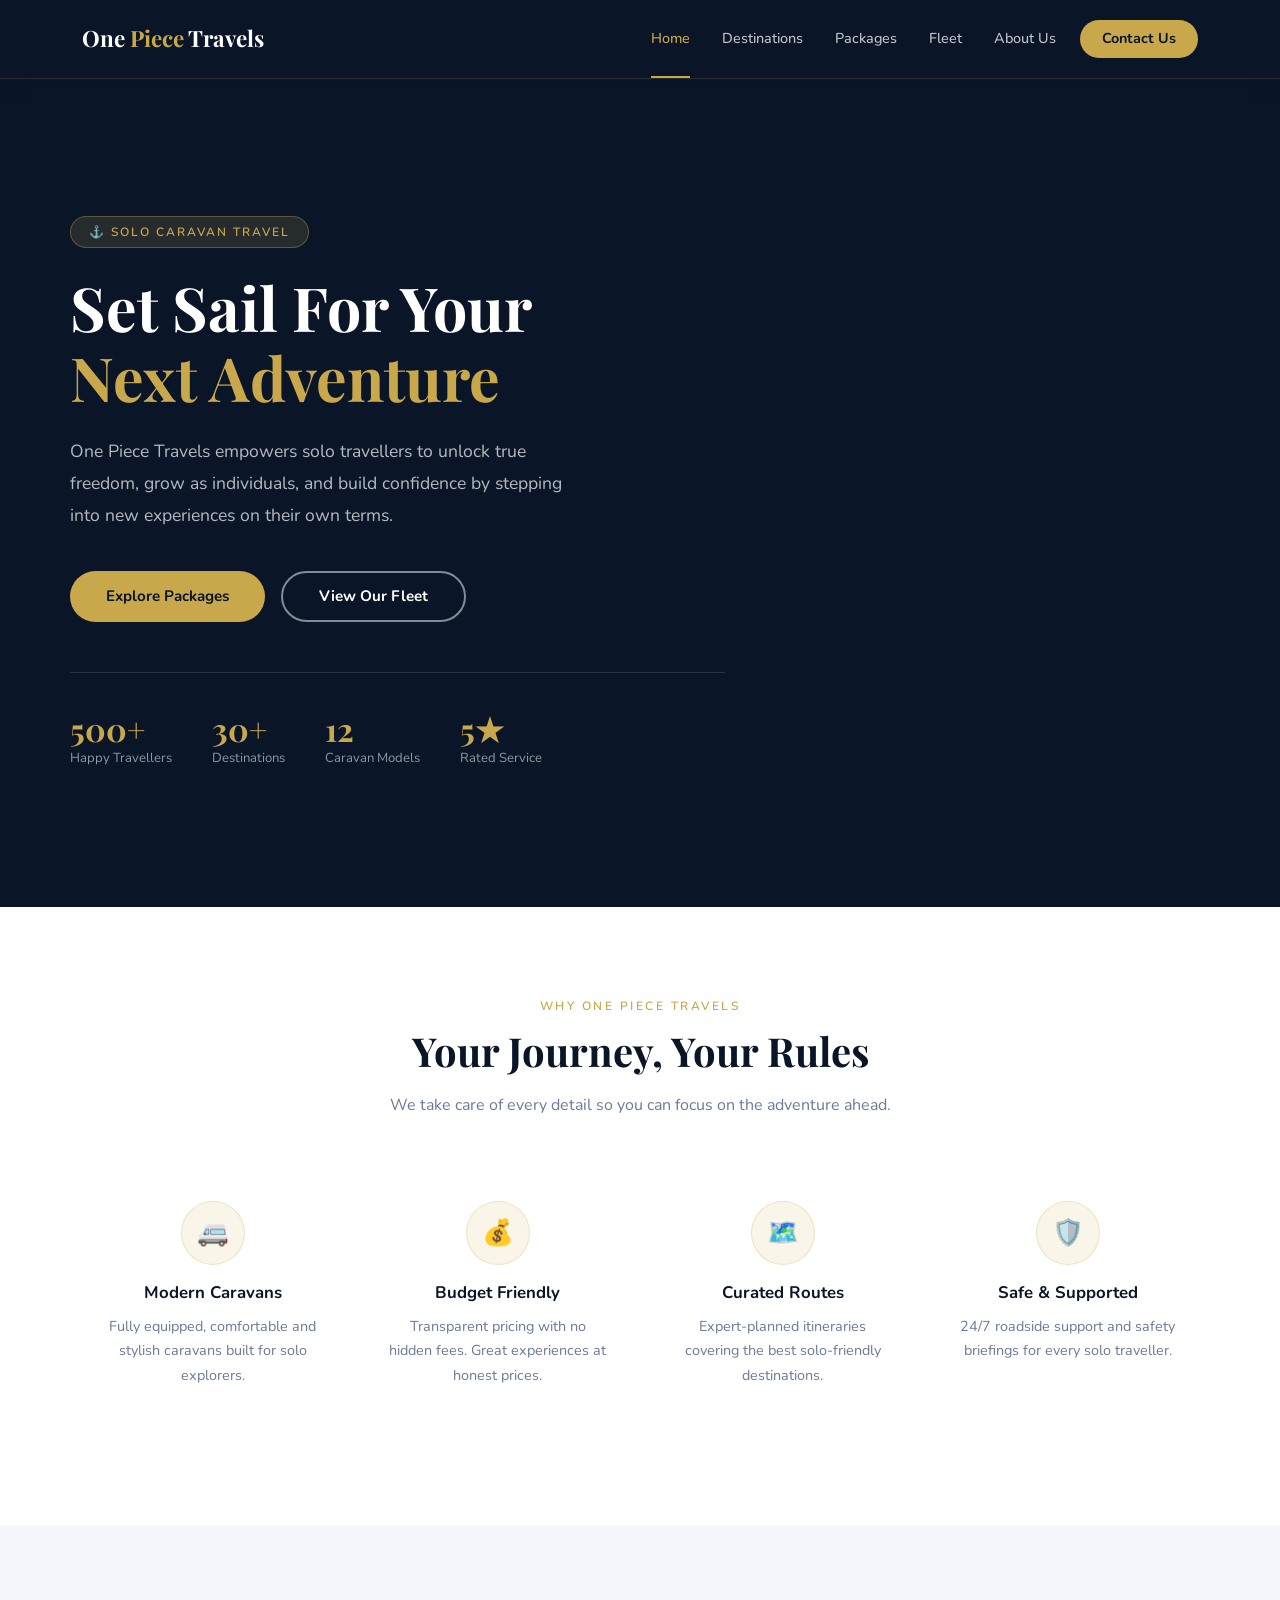
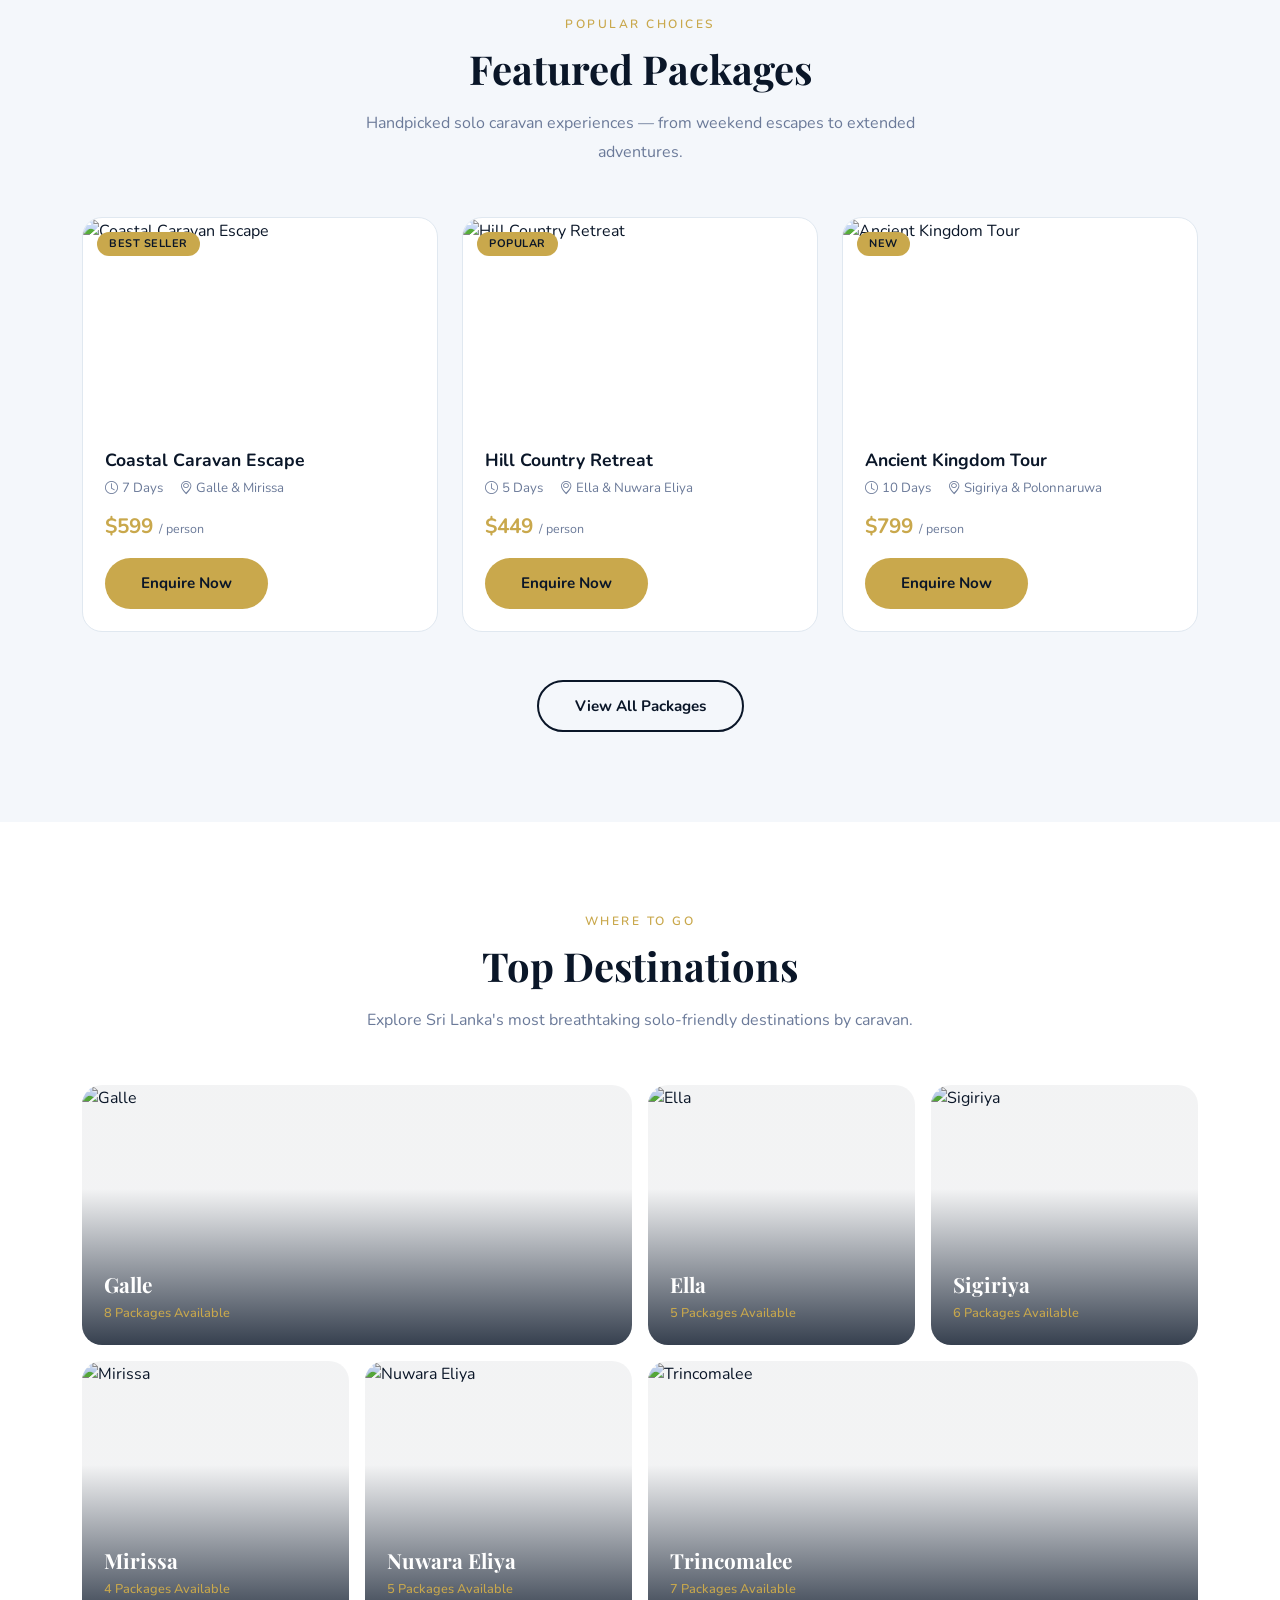
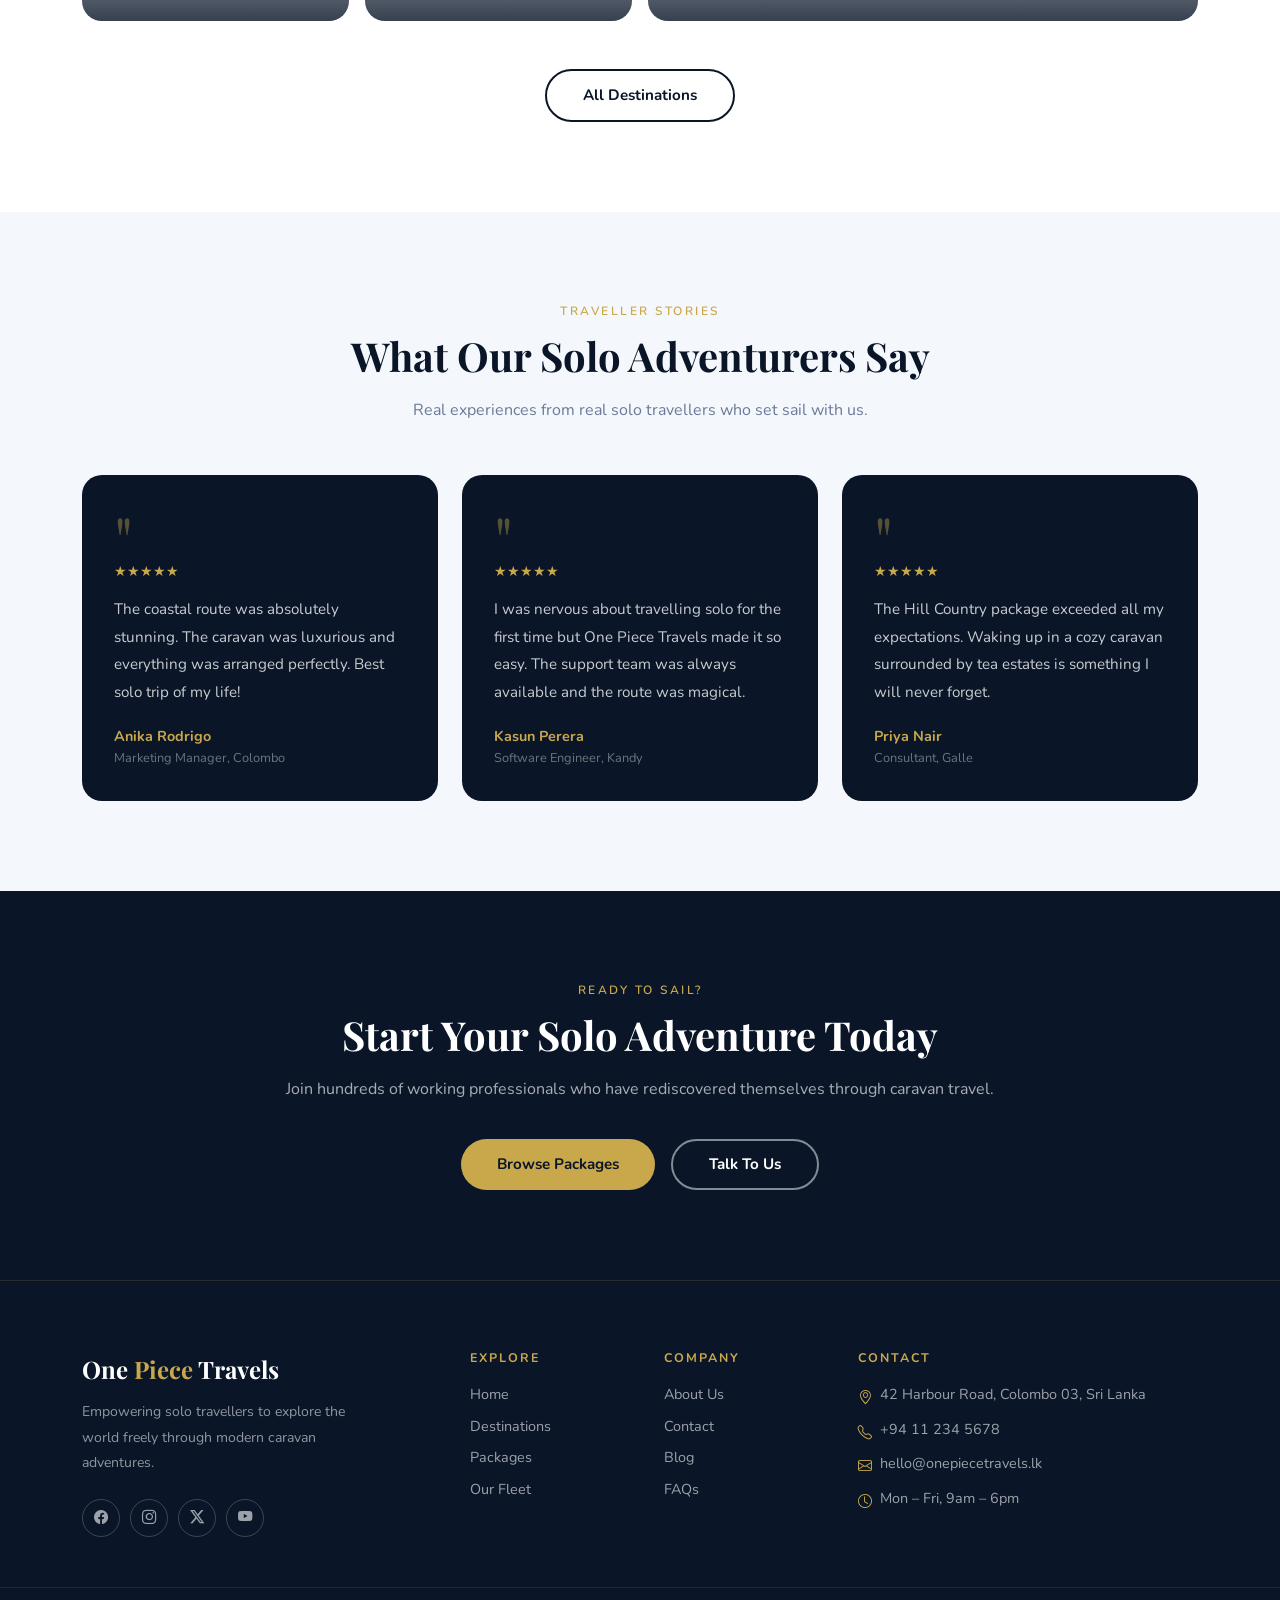
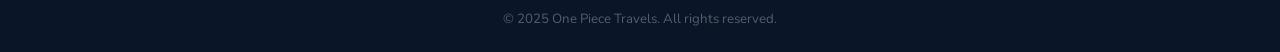
==== commit 9da61e06: "Add navbar to about.html" ====
--- a/index.html
+++ b/index.html
@@ -472,13 +472,26 @@
       </div>
     </section>
 
-    /* ===== CTA BANNER ===== */ #cta-banner { padding: 90px 0; background:
-    linear-gradient(135deg, #1A3A5C 0%, #0D2340 100%); position: relative;
-    overflow: hidden; } #cta-banner::before { content: ''; position: absolute;
-    inset: 0; background:
-    url('https://images.unsplash.com/photo-1519981593452-666cf05afbc0?w=1200&q=60')
-    center / cover no-repeat; opacity: 0.10; } #cta-banner .container {
-    position: relative; z-index: 2; }
+    <!-- ===== CTA BANNER ===== -->
+    <section id="cta-banner">
+      <div class="container">
+        <div class="row justify-content-center">
+          <div class="col-lg-8 text-center">
+            <span class="section-label">Ready To Sail?</span>
+            <h2 class="cta-title">Start Your Solo Adventure Today</h2>
+            <p class="cta-subtitle">
+              Join hundreds of working professionals who have rediscovered
+              themselves through caravan travel.
+            </p>
+
+            <div class="cta-btns">
+              <a href="Pages/packages.html" class="btn-gold">Browse Packages</a>
+              <a href="Pages/contact.html" class="btn-outline-wh">Talk To Us</a>
+            </div>
+          </div>
+        </div>
+      </div>
+    </section>
 
     <!-- ===== FOOTER ===== -->
     <footer id="main-footer">
--- a/css/style.css
+++ b/css/style.css
@@ -649,7 +649,7 @@
   content: "";
   position: absolute;
   inset: 0;
-  background: url("/Images/Gemini_Generated_Image_ipu1pipu1pipu1pi.png")
+  background: url("https://images.pexels.com/photos/7163672/pexels-photo-7163672.jpeg")
     center / cover no-repeat;
   opacity: 0.08;
 }
@@ -810,3 +810,508 @@
     max-width: 100%;
   }
 }
+
+/* ===== PAGE HERO ===== */
+#page-hero {
+  background-color: var(--navy);
+  padding: 80px 0 70px;
+  position: relative;
+  overflow: hidden;
+}
+
+/* Faint background image */
+#page-hero::before {
+  content: "";
+  position: absolute;
+  inset: 0;
+  background: url("https://images.pexels.com/photos/17888972/pexels-photo-17888972.jpeg")
+    center / cover no-repeat;
+  opacity: 0.12;
+}
+
+#page-hero .container {
+  position: relative;
+  z-index: 2;
+}
+
+/* Breadcrumb */
+.breadcrumb-wrap {
+  display: flex;
+  align-items: center;
+  gap: 8px;
+  margin-bottom: 20px;
+}
+
+.breadcrumb-wrap a {
+  color: var(--gold);
+  font-size: 0.88rem;
+  transition: opacity 0.3s ease;
+}
+
+.breadcrumb-wrap a:hover {
+  opacity: 0.8;
+}
+
+.breadcrumb-wrap span {
+  color: rgba(255, 255, 255, 0.4);
+  font-size: 0.88rem;
+}
+
+.breadcrumb-wrap .current-page {
+  color: rgba(255, 255, 255, 0.65);
+}
+
+/* Page title */
+.page-hero-title {
+  font-family: var(--font-heading);
+  font-size: 2.8rem;
+  font-weight: 700;
+  color: var(--white);
+  margin-bottom: 12px;
+}
+
+/* Page subtitle */
+.page-hero-sub {
+  font-size: 1.05rem;
+  color: rgba(255, 255, 255, 0.65);
+  max-width: 500px;
+  line-height: 1.8;
+}
+
+/* ===== RESPONSIVE — PAGE HERO ===== */
+@media (max-width: 768px) {
+  #page-hero {
+    padding: 60px 0 50px;
+  }
+
+  .page-hero-title {
+    font-size: 2rem;
+  }
+}
+
+/* ===== FILTER SECTION ===== */
+#filter-section {
+  padding: 50px 0 0;
+  background-color: var(--cloud);
+}
+
+/* Filter bar wrapper */
+.filter-bar {
+  background: var(--white);
+  border-radius: 20px;
+  padding: 24px 28px;
+  box-shadow: 0 2px 12px rgba(10, 22, 40, 0.07);
+  border: 1px solid var(--border);
+  margin-bottom: 40px;
+}
+
+/* Filter label */
+.filter-label {
+  display: block;
+  font-size: 0.875rem;
+  font-weight: 600;
+  color: var(--navy);
+  margin-bottom: 6px;
+}
+
+/* Filter select dropdown */
+.filter-select {
+  width: 100%;
+  border: 1.5px solid var(--border);
+  border-radius: 8px;
+  padding: 10px 16px;
+  font-family: var(--font-body);
+  font-size: 0.9rem;
+  color: var(--navy);
+  background: var(--cloud);
+  outline: none;
+  cursor: pointer;
+  transition: border-color 0.3s ease;
+  appearance: none;
+  background-image: url("data:image/svg+xml,%3Csvg xmlns='http://www.w3.org/2000/svg' width='12' height='12' viewBox='0 0 12 12'%3E%3Cpath fill='%236B7A99' d='M6 8L1 3h10z'/%3E%3C/svg%3E");
+  background-repeat: no-repeat;
+  background-position: right 14px center;
+  background-color: var(--cloud);
+}
+
+.filter-select:focus {
+  border-color: var(--gold);
+}
+
+/* No results message */
+#noResults {
+  display: none;
+  text-align: center;
+  padding: 50px 0;
+  color: var(--slate);
+}
+
+#noResults i {
+  font-size: 2.5rem;
+  display: block;
+  margin-bottom: 12px;
+  color: var(--gold);
+}
+
+#noResults p {
+  font-size: 0.95rem;
+}
+
+/* ===== RESPONSIVE — FILTER ===== */
+@media (max-width: 768px) {
+  .filter-bar {
+    padding: 18px;
+  }
+}
+
+/* ===== PACKAGES GRID ===== */
+#packages-grid {
+  padding: 40px 0 90px;
+  background-color: var(--cloud);
+}
+
+/* Package description text */
+.package-desc {
+  font-size: 0.88rem;
+  color: var(--slate);
+  line-height: 1.7;
+  margin-bottom: 16px;
+}
+
+/* ===== PREVENT SCROLLBAR LAYOUT SHIFT ===== */
+html {
+  overflow-y: scroll;
+}
+
+/* ===== DESTINATIONS GRID ===== */
+#destinations-grid {
+  padding: 60px 0 90px;
+  background-color: var(--white);
+}
+
+/* Region filter tabs */
+.region-tabs {
+  display: flex;
+  flex-wrap: wrap;
+  gap: 10px;
+  margin-bottom: 40px;
+  justify-content: center;
+}
+
+.region-btn {
+  padding: 10px 24px;
+  border-radius: 50px;
+  border: 1.5px solid var(--border);
+  background: var(--white);
+  color: var(--slate);
+  font-family: var(--font-body);
+  font-size: 0.88rem;
+  font-weight: 600;
+  cursor: pointer;
+  transition: all 0.3s ease;
+}
+
+.region-btn:hover {
+  border-color: var(--navy);
+  color: var(--navy);
+}
+
+/* Active region button */
+.active-region {
+  background: var(--navy) !important;
+  color: var(--gold) !important;
+  border-color: var(--navy) !important;
+}
+
+/* Destination card */
+.dest-card-full {
+  background: var(--white);
+  border-radius: 20px;
+  border: 1px solid var(--border);
+  overflow: hidden;
+  height: 100%;
+  transition:
+    transform 0.3s ease,
+    box-shadow 0.3s ease;
+}
+
+.dest-card-full:hover {
+  transform: translateY(-5px);
+  box-shadow: 0 14px 48px rgba(10, 22, 40, 0.12);
+}
+
+/* Image wrapper */
+.dest-img-wrap {
+  height: 200px;
+  overflow: hidden;
+  position: relative;
+}
+
+.dest-img-wrap img {
+  width: 100%;
+  height: 100%;
+  object-fit: cover;
+  transition: transform 0.5s ease;
+}
+
+.dest-card-full:hover .dest-img-wrap img {
+  transform: scale(1.06);
+}
+
+/* Card body */
+.dest-card-body {
+  padding: 20px;
+}
+
+.dest-desc {
+  font-size: 0.88rem;
+  color: var(--slate);
+  line-height: 1.7;
+  margin-bottom: 16px;
+}
+
+/* ===== RESPONSIVE — DESTINATIONS ===== */
+@media (max-width: 768px) {
+  #destinations-grid {
+    padding: 40px 0 60px;
+  }
+
+  .region-tabs {
+    gap: 8px;
+  }
+
+  .region-btn {
+    padding: 8px 16px;
+    font-size: 0.82rem;
+  }
+}
+
+/* ===== STATS STRIP ===== */
+#stats-strip {
+  padding: 60px 0;
+  background-color: var(--cloud);
+  border-bottom: 1px solid var(--border);
+}
+
+.stat-strip-item {
+  padding: 20px;
+}
+
+/* Big number */
+.stat-strip-num {
+  font-family: var(--font-heading);
+  font-size: 2.5rem;
+  font-weight: 700;
+  color: var(--gold);
+  line-height: 1;
+  margin-bottom: 8px;
+}
+
+/* Label below number */
+.stat-strip-label {
+  font-size: 0.88rem;
+  color: var(--slate);
+  font-weight: 500;
+}
+
+/* ===== RESPONSIVE — STATS STRIP ===== */
+@media (max-width: 768px) {
+  #stats-strip {
+    padding: 40px 0;
+  }
+
+  .stat-strip-num {
+    font-size: 2rem;
+  }
+}
+
+/* ===== FLEET GRID ===== */
+#fleet-grid {
+  padding: 80px 0;
+  background-color: var(--white);
+}
+
+/* Fleet card */
+.fleet-card {
+  background: var(--white);
+  border-radius: 20px;
+  border: 1px solid var(--border);
+  overflow: hidden;
+  height: 100%;
+  transition:
+    transform 0.3s ease,
+    box-shadow 0.3s ease;
+}
+
+.fleet-card:hover {
+  transform: translateY(-5px);
+  box-shadow: 0 14px 48px rgba(10, 22, 40, 0.12);
+}
+
+/* Image */
+.fleet-img-wrap {
+  height: 230px;
+  overflow: hidden;
+}
+
+.fleet-img-wrap img {
+  width: 100%;
+  height: 100%;
+  object-fit: cover;
+  transition: transform 0.5s ease;
+}
+
+.fleet-card:hover .fleet-img-wrap img {
+  transform: scale(1.05);
+}
+
+/* Card body */
+.fleet-body {
+  padding: 24px;
+}
+
+/* Title and status row */
+.fleet-card-top {
+  display: flex;
+  justify-content: space-between;
+  align-items: center;
+  margin-bottom: 10px;
+}
+
+.fleet-title {
+  font-size: 1.15rem;
+  font-weight: 700;
+  color: var(--navy);
+  margin: 0;
+}
+
+/* Status badges */
+.fleet-status {
+  font-size: 11px;
+  font-weight: 700;
+  padding: 4px 12px;
+  border-radius: 50px;
+}
+
+.fleet-status.available {
+  background: #e8f4f0;
+  color: #0f6e56;
+}
+
+.fleet-status.limited {
+  background: #fff3cd;
+  color: #856404;
+}
+
+/* Description */
+.fleet-desc {
+  font-size: 0.88rem;
+  color: var(--slate);
+  line-height: 1.7;
+  margin-bottom: 16px;
+}
+
+/* Spec badges row */
+.fleet-specs {
+  display: flex;
+  flex-wrap: wrap;
+  gap: 8px;
+  margin-bottom: 20px;
+}
+
+.spec-badge {
+  background: #e8f4f0;
+  color: #0f6e56;
+  font-size: 11px;
+  font-weight: 600;
+  padding: 4px 10px;
+  border-radius: 50px;
+  display: inline-flex;
+  align-items: center;
+  gap: 4px;
+}
+
+/* Price and button row */
+.fleet-card-bottom {
+  display: flex;
+  justify-content: space-between;
+  align-items: center;
+}
+
+.fleet-price {
+  font-size: 1.1rem;
+  font-weight: 700;
+  color: var(--gold);
+}
+
+.fleet-price small {
+  font-size: 0.75rem;
+  color: var(--slate);
+  font-weight: 400;
+}
+
+/* ===== FLEET MODAL ===== */
+#modalContent {
+  border-radius: 20px;
+  border: none;
+  overflow: hidden;
+}
+
+#modalHeader {
+  background: var(--navy);
+  border: none;
+  padding: 20px 24px;
+}
+
+#modalHeader .modal-title {
+  color: var(--white);
+  font-family: var(--font-heading);
+  font-size: 1.2rem;
+}
+
+#modalBody {
+  padding: 24px;
+}
+
+.modal-fleet-desc {
+  font-size: 0.92rem;
+  color: var(--slate);
+  line-height: 1.8;
+  margin-bottom: 16px;
+}
+
+.modal-specs-title {
+  font-size: 0.88rem;
+  font-weight: 700;
+  color: var(--navy);
+  margin-bottom: 6px;
+}
+
+.modal-fleet-specs {
+  font-size: 0.88rem;
+  color: var(--slate);
+}
+
+#modalFooter {
+  border: none;
+  padding: 0 24px 24px;
+  display: flex;
+  gap: 10px;
+}
+
+/* ===== RESPONSIVE — FLEET ===== */
+@media (max-width: 768px) {
+  #fleet-grid {
+    padding: 50px 0;
+  }
+
+  .fleet-img-wrap {
+    height: 200px;
+  }
+
+  .fleet-card-bottom {
+    flex-direction: column;
+    align-items: flex-start;
+    gap: 12px;
+  }
+}
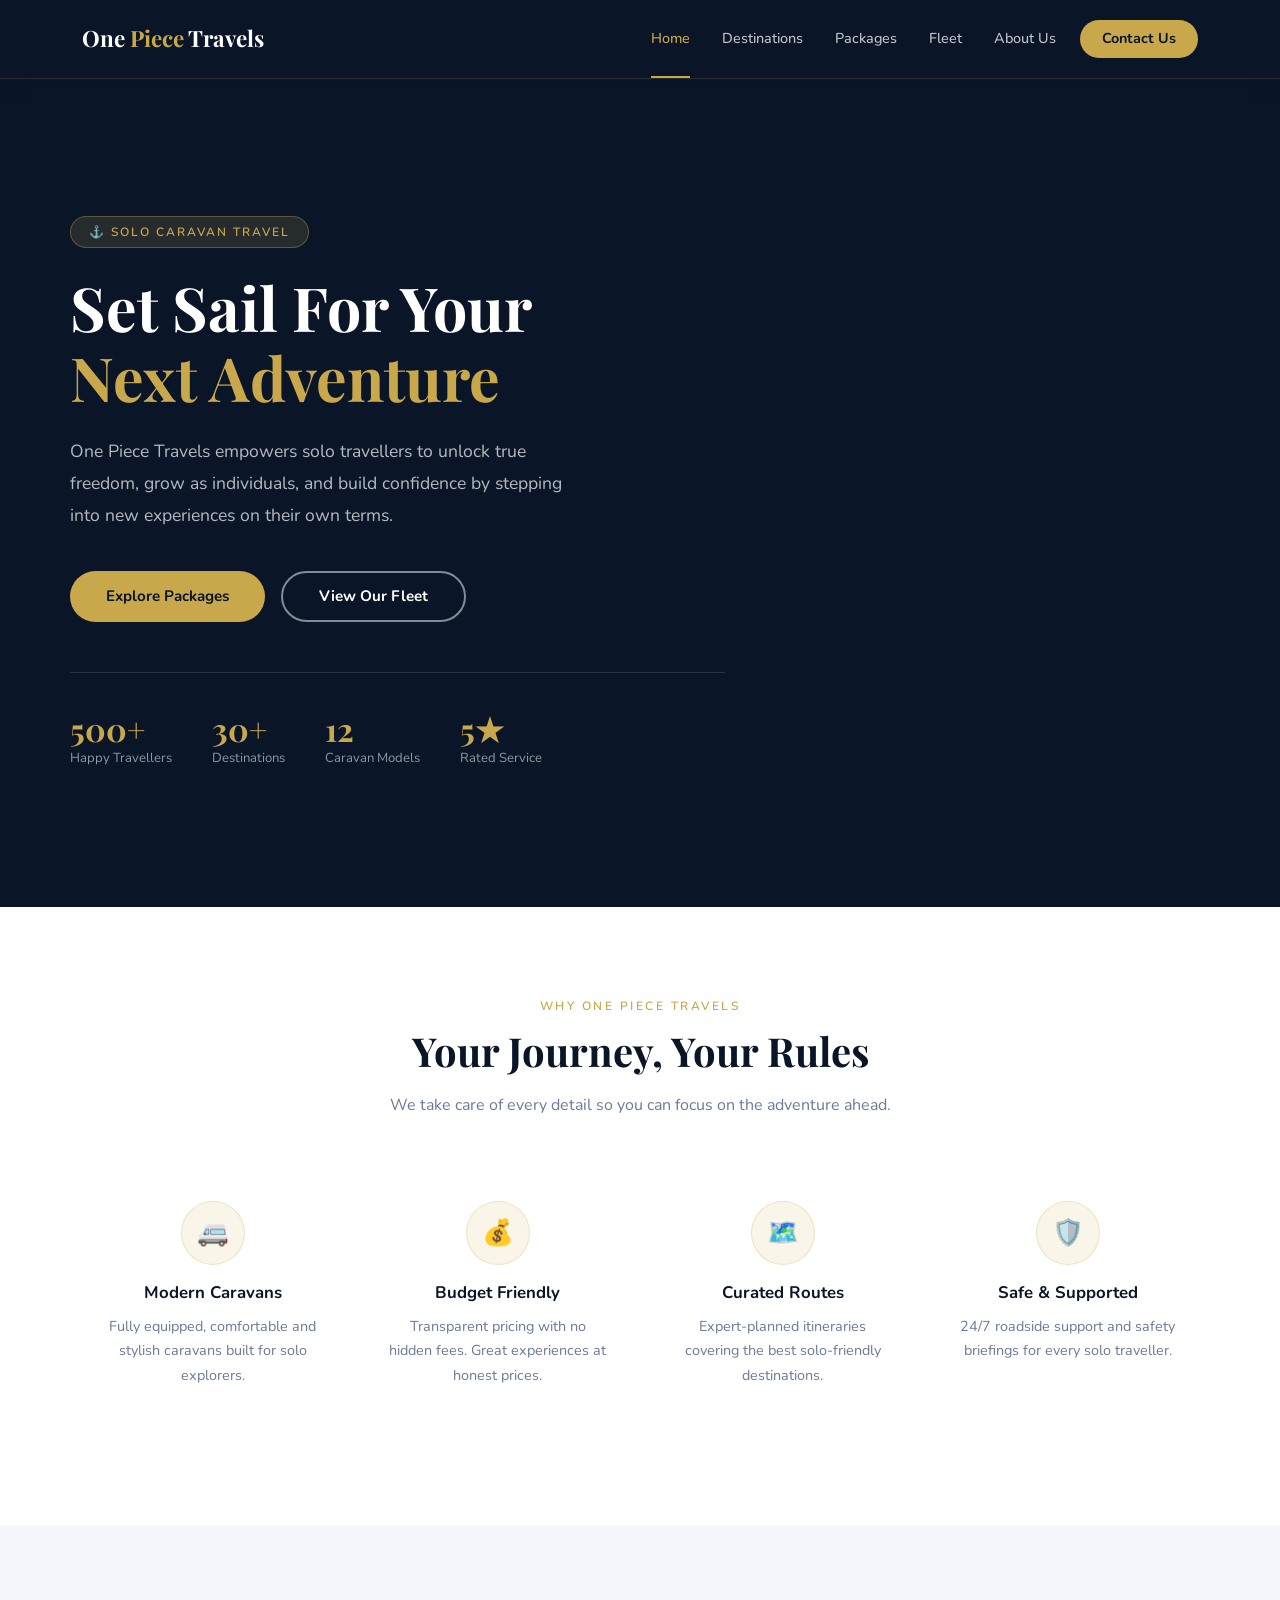
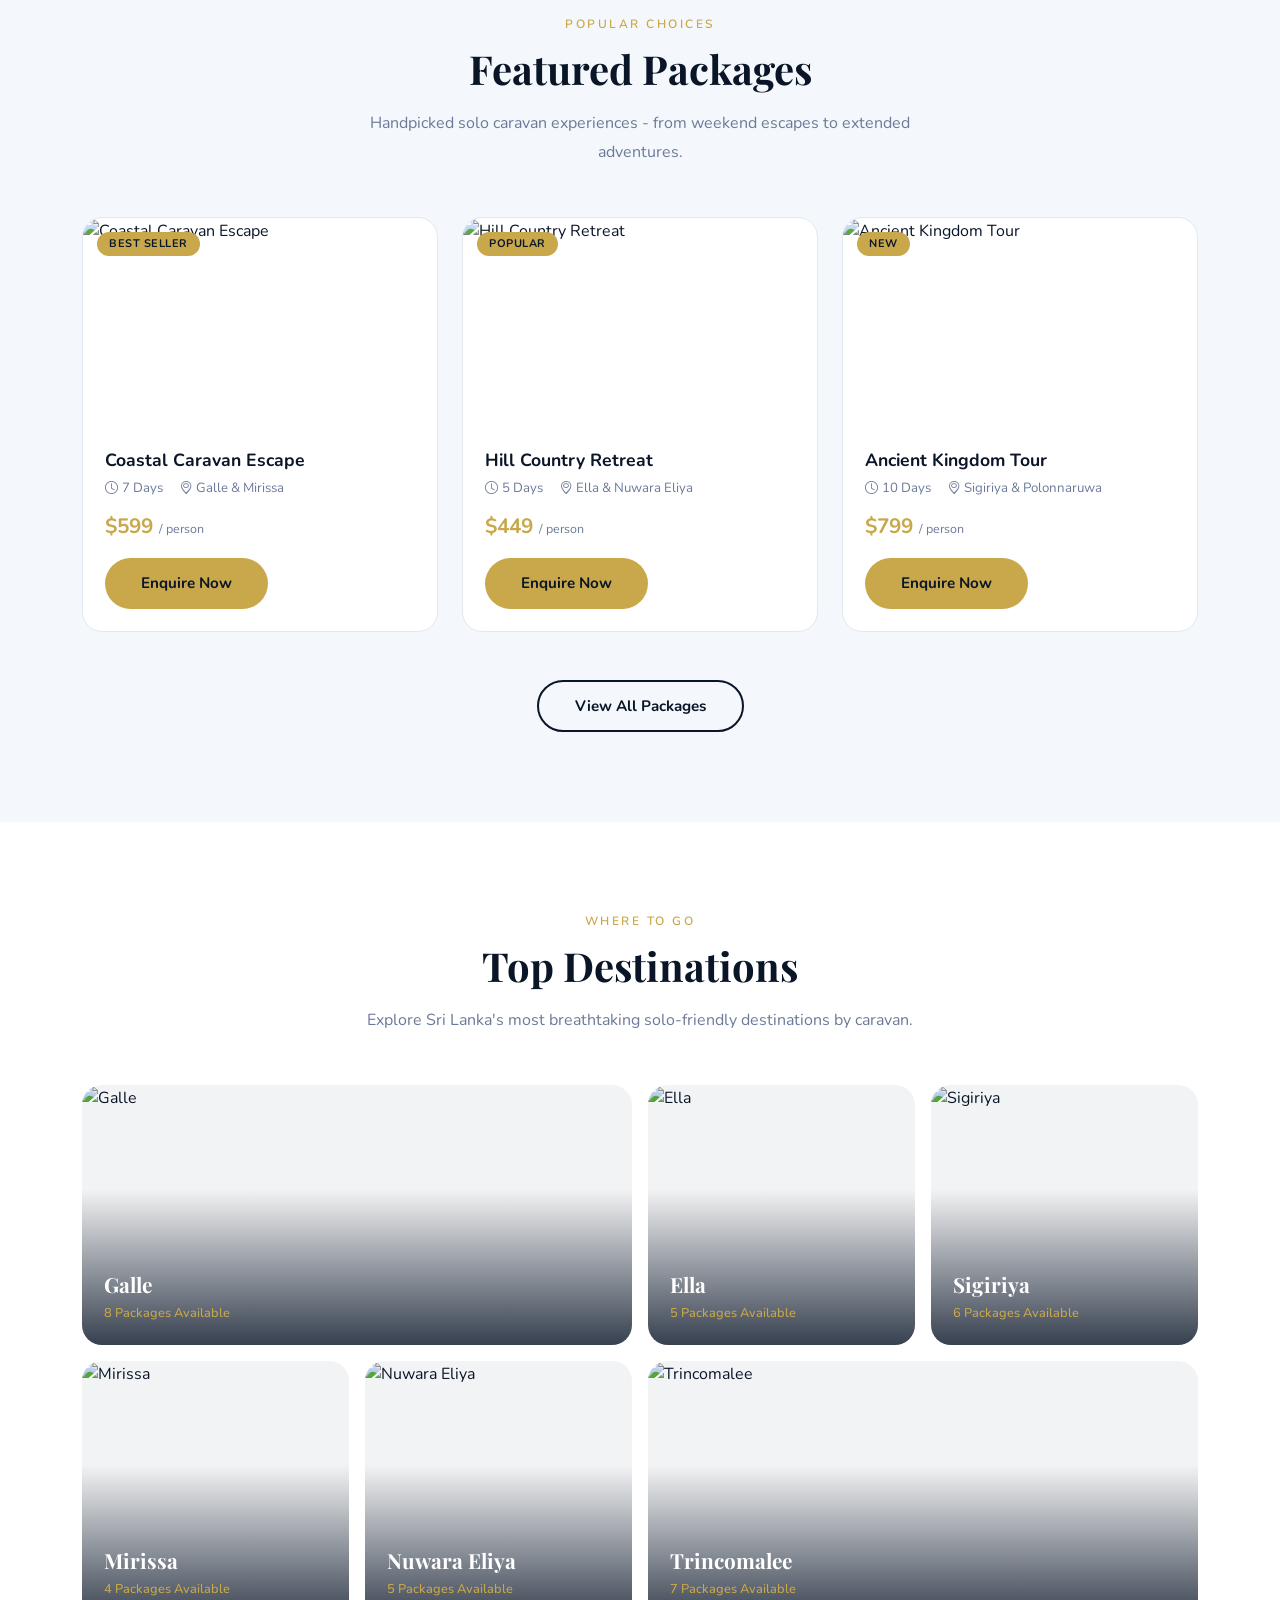
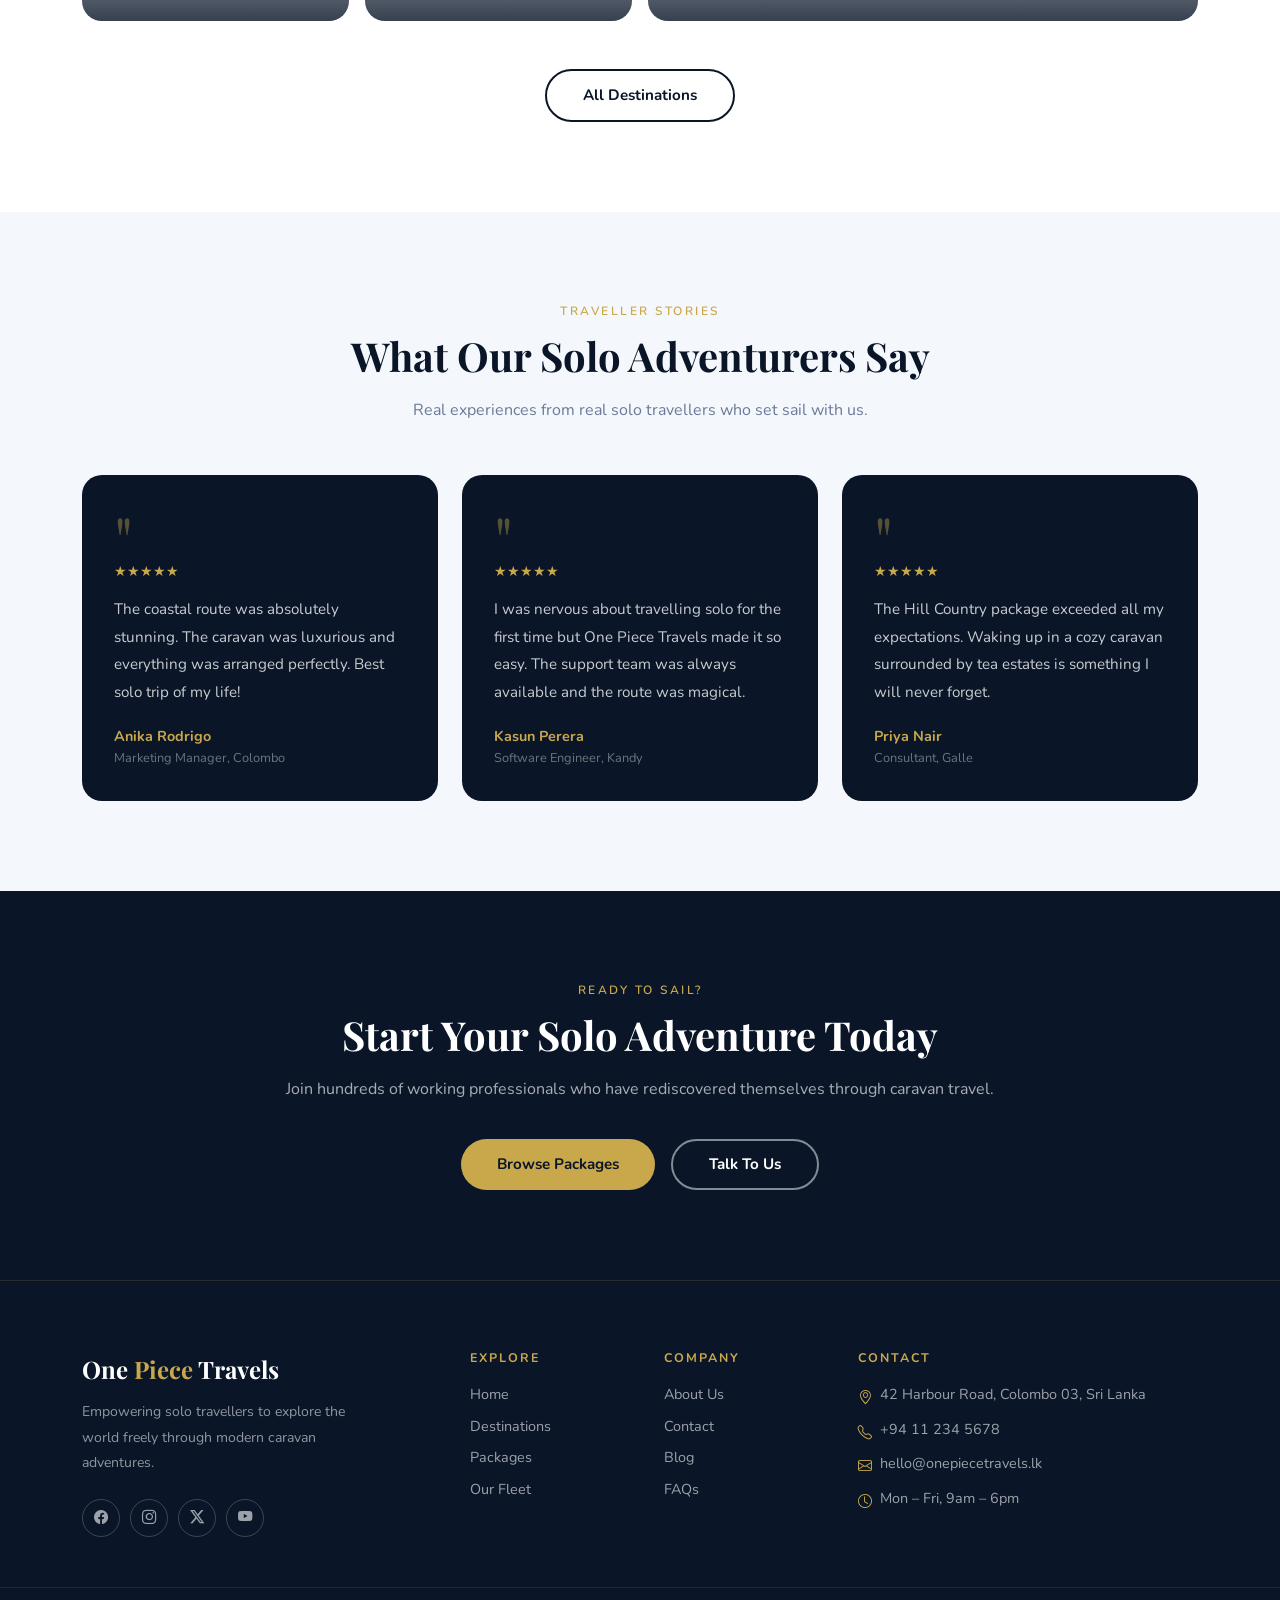
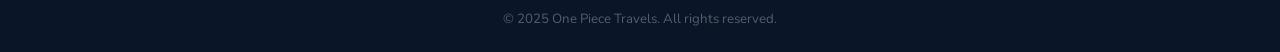
==== commit 4cc85955: "updated" ====
--- a/index.html
+++ b/index.html
@@ -3,7 +3,7 @@
   <head>
     <meta charset="UTF-8" />
     <meta name="viewport" content="width=device-width, initial-scale=1.0" />
-    <title>One Piece Travels — Home</title>
+    <title>One Piece Travels - Home</title>
 
     <!-- Bootstrap 5 -->
     <link
@@ -203,7 +203,7 @@
             <span class="section-label">Popular Choices</span>
             <h2 class="section-title">Featured Packages</h2>
             <p class="section-subtitle">
-              Handpicked solo caravan experiences — from weekend escapes to
+              Handpicked solo caravan experiences - from weekend escapes to
               extended adventures.
             </p>
           </div>
--- a/css/style.css
+++ b/css/style.css
@@ -261,7 +261,7 @@
   color: rgba(255, 255, 255, 0.55);
 }
 
-/* ===== RESPONSIVE — HERO ===== */
+/* ===== RESPONSIVE - HERO ===== */
 @media (max-width: 768px) {
   .hero-title {
     font-size: 2.5rem;
@@ -351,7 +351,7 @@
   line-height: 1.7;
 }
 
-/* ===== RESPONSIVE — WHY US ===== */
+/* ===== RESPONSIVE - WHY US ===== */
 @media (max-width: 768px) {
   .section-title {
     font-size: 1.8rem;
@@ -478,7 +478,7 @@
   transform: translateY(-2px);
 }
 
-/* ===== RESPONSIVE — PACKAGES ===== */
+/* ===== RESPONSIVE - PACKAGES ===== */
 @media (max-width: 768px) {
   #featured-packages {
     padding: 60px 0;
@@ -552,7 +552,7 @@
   font-weight: 500;
 }
 
-/* ===== RESPONSIVE — DESTINATIONS ===== */
+/* ===== RESPONSIVE - DESTINATIONS ===== */
 @media (max-width: 768px) {
   #top-destinations {
     padding: 60px 0;
@@ -621,7 +621,7 @@
   color: rgba(255, 255, 255, 0.4);
 }
 
-/* ===== RESPONSIVE — TESTIMONIALS ===== */
+/* ===== RESPONSIVE - TESTIMONIALS ===== */
 @media (max-width: 768px) {
   #testimonials {
     padding: 60px 0;
@@ -792,7 +792,7 @@
   margin: 0;
 }
 
-/* ===== RESPONSIVE — CTA & FOOTER ===== */
+/* ===== RESPONSIVE - CTA & FOOTER ===== */
 @media (max-width: 768px) {
   #cta-banner {
     padding: 60px 0;
@@ -817,6 +817,9 @@
   padding: 80px 0 70px;
   position: relative;
   overflow: hidden;
+  min-height: 380px;
+  display: flex;
+  align-items: center;
 }
 
 /* Faint background image */
@@ -832,6 +835,7 @@
 #page-hero .container {
   position: relative;
   z-index: 2;
+  width: 100%;
 }
 
 /* Breadcrumb */
@@ -878,10 +882,11 @@
   line-height: 1.8;
 }
 
-/* ===== RESPONSIVE — PAGE HERO ===== */
+/* ===== RESPONSIVE - PAGE HERO ===== */
 @media (max-width: 768px) {
   #page-hero {
     padding: 60px 0 50px;
+    min-height: 280px;
   }
 
   .page-hero-title {
@@ -957,7 +962,7 @@
   font-size: 0.95rem;
 }
 
-/* ===== RESPONSIVE — FILTER ===== */
+/* ===== RESPONSIVE - FILTER ===== */
 @media (max-width: 768px) {
   .filter-bar {
     padding: 18px;
@@ -1070,7 +1075,7 @@
   margin-bottom: 16px;
 }
 
-/* ===== RESPONSIVE — DESTINATIONS ===== */
+/* ===== RESPONSIVE - DESTINATIONS ===== */
 @media (max-width: 768px) {
   #destinations-grid {
     padding: 40px 0 60px;
@@ -1114,7 +1119,7 @@
   font-weight: 500;
 }
 
-/* ===== RESPONSIVE — STATS STRIP ===== */
+/* ===== RESPONSIVE - STATS STRIP ===== */
 @media (max-width: 768px) {
   #stats-strip {
     padding: 40px 0;
@@ -1299,7 +1304,7 @@
   gap: 10px;
 }
 
-/* ===== RESPONSIVE — FLEET ===== */
+/* ===== RESPONSIVE - FLEET ===== */
 @media (max-width: 768px) {
   #fleet-grid {
     padding: 50px 0;
@@ -1315,3 +1320,485 @@
     gap: 12px;
   }
 }
+
+/* ===== OUR STORY ===== */
+#our-story {
+  padding: 90px 0;
+  background-color: var(--white);
+}
+
+/* Story paragraphs */
+.story-text {
+  font-size: 0.95rem;
+  color: var(--slate);
+  line-height: 1.9;
+  margin-bottom: 18px;
+}
+
+/* Story image */
+.story-img-wrap {
+  border-radius: 20px;
+  overflow: hidden;
+  box-shadow: 0 14px 48px rgba(10, 22, 40, 0.12);
+}
+
+.story-img-wrap img {
+  width: 100%;
+  height: 420px;
+  object-fit: cover;
+}
+
+/* ===== RESPONSIVE - OUR STORY ===== */
+@media (max-width: 768px) {
+  #our-story {
+    padding: 60px 0;
+  }
+
+  .story-img-wrap img {
+    height: 280px;
+  }
+}
+
+/* ===== STATS COUNTERS ===== */
+#stats-counters {
+  padding: 80px 0;
+  background-color: var(--navy);
+}
+
+.counter-item {
+  padding: 20px;
+}
+
+/* Animated number */
+.counter-num {
+  font-family: var(--font-heading);
+  font-size: 3rem;
+  font-weight: 700;
+  color: var(--gold);
+  line-height: 1;
+  margin-bottom: 10px;
+}
+
+/* Label */
+.counter-label {
+  font-size: 0.9rem;
+  color: rgba(255, 255, 255, 0.6);
+  font-weight: 500;
+}
+
+/* ===== RESPONSIVE - COUNTERS ===== */
+@media (max-width: 768px) {
+  #stats-counters {
+    padding: 50px 0;
+  }
+
+  .counter-num {
+    font-size: 2.2rem;
+  }
+}
+
+/* ===== OUR VALUES ===== */
+#our-values {
+  padding: 90px 0;
+  background-color: var(--cloud);
+}
+
+/* Value card */
+.value-card {
+  padding: 20px 24px;
+  border-radius: 12px;
+  border-left: 4px solid var(--gold);
+  background: var(--white);
+  margin-bottom: 16px;
+  transition:
+    transform 0.3s ease,
+    box-shadow 0.3s ease;
+}
+
+.value-card:hover {
+  transform: translateX(6px);
+  box-shadow: 0 6px 28px rgba(10, 22, 40, 0.08);
+}
+
+.value-title {
+  font-size: 1rem;
+  font-weight: 700;
+  color: var(--navy);
+  margin-bottom: 6px;
+}
+
+.value-desc {
+  font-size: 0.88rem;
+  color: var(--slate);
+  line-height: 1.7;
+  margin: 0;
+}
+
+/* ===== RESPONSIVE - VALUES ===== */
+@media (max-width: 768px) {
+  #our-values {
+    padding: 60px 0;
+  }
+
+  .value-card {
+    padding: 16px 18px;
+  }
+}
+
+/* ===== OUR TEAM ===== */
+#our-team {
+  padding: 90px 0;
+  background-color: var(--white);
+}
+
+/* Team card */
+.team-card {
+  text-align: center;
+  padding: 32px 20px;
+  background: var(--white);
+  border-radius: 20px;
+  border: 1px solid var(--border);
+  height: 100%;
+  transition:
+    transform 0.3s ease,
+    box-shadow 0.3s ease;
+}
+
+.team-card:hover {
+  transform: translateY(-5px);
+  box-shadow: 0 14px 48px rgba(10, 22, 40, 0.1);
+}
+
+/* Avatar image */
+.team-avatar {
+  width: 90px;
+  height: 90px;
+  border-radius: 50%;
+  object-fit: cover;
+  margin: 0 auto 16px;
+  display: block;
+  border: 3px solid var(--gold);
+}
+
+/* Name */
+.team-name {
+  font-size: 1.05rem;
+  font-weight: 700;
+  color: var(--navy);
+  margin-bottom: 4px;
+}
+
+/* Role */
+.team-role {
+  font-size: 0.85rem;
+  color: var(--gold);
+  font-weight: 600;
+  margin-bottom: 12px;
+}
+
+/* Bio */
+.team-bio {
+  font-size: 0.85rem;
+  color: var(--slate);
+  line-height: 1.7;
+  margin: 0;
+}
+
+/* ===== RESPONSIVE - TEAM ===== */
+@media (max-width: 768px) {
+  #our-team {
+    padding: 60px 0;
+  }
+
+  .team-avatar {
+    width: 80px;
+    height: 80px;
+  }
+}
+
+/* ===== CONTACT SECTION ===== */
+#contact-section {
+  padding: 90px 0;
+  background-color: var(--white);
+}
+
+/* Form wrapper */
+.contact-form-wrap {
+  background: var(--white);
+  border-radius: 20px;
+  padding: 40px;
+  box-shadow: 0 6px 28px rgba(10, 22, 40, 0.08);
+  border: 1px solid var(--border);
+}
+
+.contact-form-title {
+  font-size: 1.5rem;
+  font-weight: 700;
+  color: var(--navy);
+  margin-bottom: 6px;
+}
+
+.contact-form-sub {
+  font-size: 0.9rem;
+  color: var(--slate);
+  margin-bottom: 28px;
+}
+
+/* Success message */
+#formSuccess {
+  display: none;
+  background: #e8f4f0;
+  border: 1px solid #a3d9c5;
+  border-radius: 14px;
+  padding: 28px;
+  text-align: center;
+  margin-bottom: 20px;
+}
+
+#formSuccess i {
+  font-size: 2.5rem;
+  color: #0f6e56;
+  display: block;
+  margin-bottom: 12px;
+}
+
+#formSuccess h5 {
+  color: var(--navy);
+  margin-bottom: 6px;
+}
+
+#formSuccess p {
+  color: var(--slate);
+  font-size: 0.9rem;
+  margin: 0;
+}
+
+/* Form group */
+.form-group {
+  margin-bottom: 20px;
+}
+
+/* Form label */
+.form-label-custom {
+  display: block;
+  font-size: 0.875rem;
+  font-weight: 600;
+  color: var(--navy);
+  margin-bottom: 6px;
+}
+
+/* Required star */
+.required {
+  color: #d94f2b;
+  margin-left: 2px;
+}
+
+/* Form input / select / textarea */
+.form-input {
+  width: 100%;
+  border: 1.5px solid var(--border);
+  border-radius: 8px;
+  padding: 12px 16px;
+  font-family: var(--font-body);
+  font-size: 0.95rem;
+  color: var(--navy);
+  background: var(--cloud);
+  outline: none;
+  transition:
+    border-color 0.3s ease,
+    box-shadow 0.3s ease;
+  appearance: none;
+}
+
+.form-input:focus {
+  border-color: var(--gold);
+  box-shadow: 0 0 0 3px rgba(201, 168, 76, 0.15);
+  background: var(--white);
+}
+
+.form-input::placeholder {
+  color: var(--slate);
+  opacity: 0.6;
+}
+
+/* Textarea */
+textarea.form-input {
+  resize: vertical;
+  min-height: 120px;
+}
+
+/* ===== CONTACT INFO CARD ===== */
+.contact-info-card {
+  background: var(--navy);
+  border-radius: 20px;
+  padding: 32px;
+  margin-bottom: 24px;
+}
+
+.contact-info-title {
+  font-size: 1.2rem;
+  color: var(--white);
+  margin-bottom: 24px;
+  font-family: var(--font-heading);
+}
+
+/* Info item row */
+.contact-info-item {
+  display: flex;
+  gap: 16px;
+  align-items: flex-start;
+  margin-bottom: 20px;
+}
+
+/* Icon circle */
+.contact-info-icon {
+  width: 40px;
+  height: 40px;
+  background: rgba(201, 168, 76, 0.15);
+  border: 1px solid rgba(201, 168, 76, 0.3);
+  border-radius: 50%;
+  display: flex;
+  align-items: center;
+  justify-content: center;
+  color: var(--gold);
+  flex-shrink: 0;
+  font-size: 0.9rem;
+}
+
+.contact-info-label {
+  font-size: 0.75rem;
+  font-weight: 700;
+  letter-spacing: 1px;
+  text-transform: uppercase;
+  color: var(--gold);
+  margin-bottom: 4px;
+}
+
+.contact-info-value {
+  font-size: 0.9rem;
+  color: rgba(255, 255, 255, 0.78);
+  line-height: 1.6;
+}
+
+.contact-info-note {
+  font-size: 0.78rem;
+  color: rgba(255, 255, 255, 0.4);
+  margin-top: 2px;
+}
+
+/* Social row inside info card */
+.contact-social {
+  border-top: 1px solid rgba(255, 255, 255, 0.1);
+  padding-top: 20px;
+  margin-top: 4px;
+}
+
+.contact-social-label {
+  font-size: 0.75rem;
+  font-weight: 700;
+  letter-spacing: 1px;
+  text-transform: uppercase;
+  color: var(--gold);
+  margin-bottom: 12px;
+}
+
+/* Map placeholder */
+.map-placeholder {
+  border-radius: 20px;
+  border: 1px solid var(--border);
+  background: var(--cloud);
+  height: 220px;
+  display: flex;
+  flex-direction: column;
+  align-items: center;
+  justify-content: center;
+  gap: 8px;
+  text-align: center;
+}
+
+.map-placeholder i {
+  font-size: 2rem;
+  color: var(--gold);
+}
+
+.map-name {
+  font-weight: 700;
+  color: var(--navy);
+  font-size: 0.95rem;
+}
+
+.map-address {
+  font-size: 0.85rem;
+  color: var(--slate);
+}
+
+/* ===== RESPONSIVE - CONTACT ===== */
+@media (max-width: 768px) {
+  #contact-section {
+    padding: 60px 0;
+  }
+
+  .contact-form-wrap {
+    padding: 24px;
+  }
+
+  .contact-info-card {
+    padding: 24px;
+  }
+}
+
+/* ===== FAQ SECTION ===== */
+#faq-section {
+  padding: 90px 0;
+  background-color: var(--cloud);
+}
+
+/* FAQ accordion item */
+.faq-item {
+  border: 1px solid var(--border) !important;
+  border-radius: 12px !important;
+  margin-bottom: 12px;
+  overflow: hidden;
+}
+
+/* FAQ button */
+.faq-btn {
+  font-family: var(--font-body) !important;
+  font-weight: 600 !important;
+  font-size: 0.95rem !important;
+  color: var(--navy) !important;
+  background: var(--white) !important;
+  padding: 18px 20px !important;
+  box-shadow: none !important;
+}
+
+.faq-btn:not(.collapsed) {
+  color: var(--gold) !important;
+  background: var(--white) !important;
+  border-bottom: 1px solid var(--border);
+}
+
+.faq-btn::after {
+  filter: invert(0);
+}
+
+/* FAQ body */
+.faq-body {
+  font-size: 0.92rem;
+  color: var(--slate);
+  line-height: 1.8;
+  padding: 16px 20px !important;
+  background: var(--white);
+}
+
+/* ===== RESPONSIVE - FAQ ===== */
+@media (max-width: 768px) {
+  #faq-section {
+    padding: 60px 0;
+  }
+
+  .faq-btn {
+    font-size: 0.88rem !important;
+    padding: 14px 16px !important;
+  }
+}
